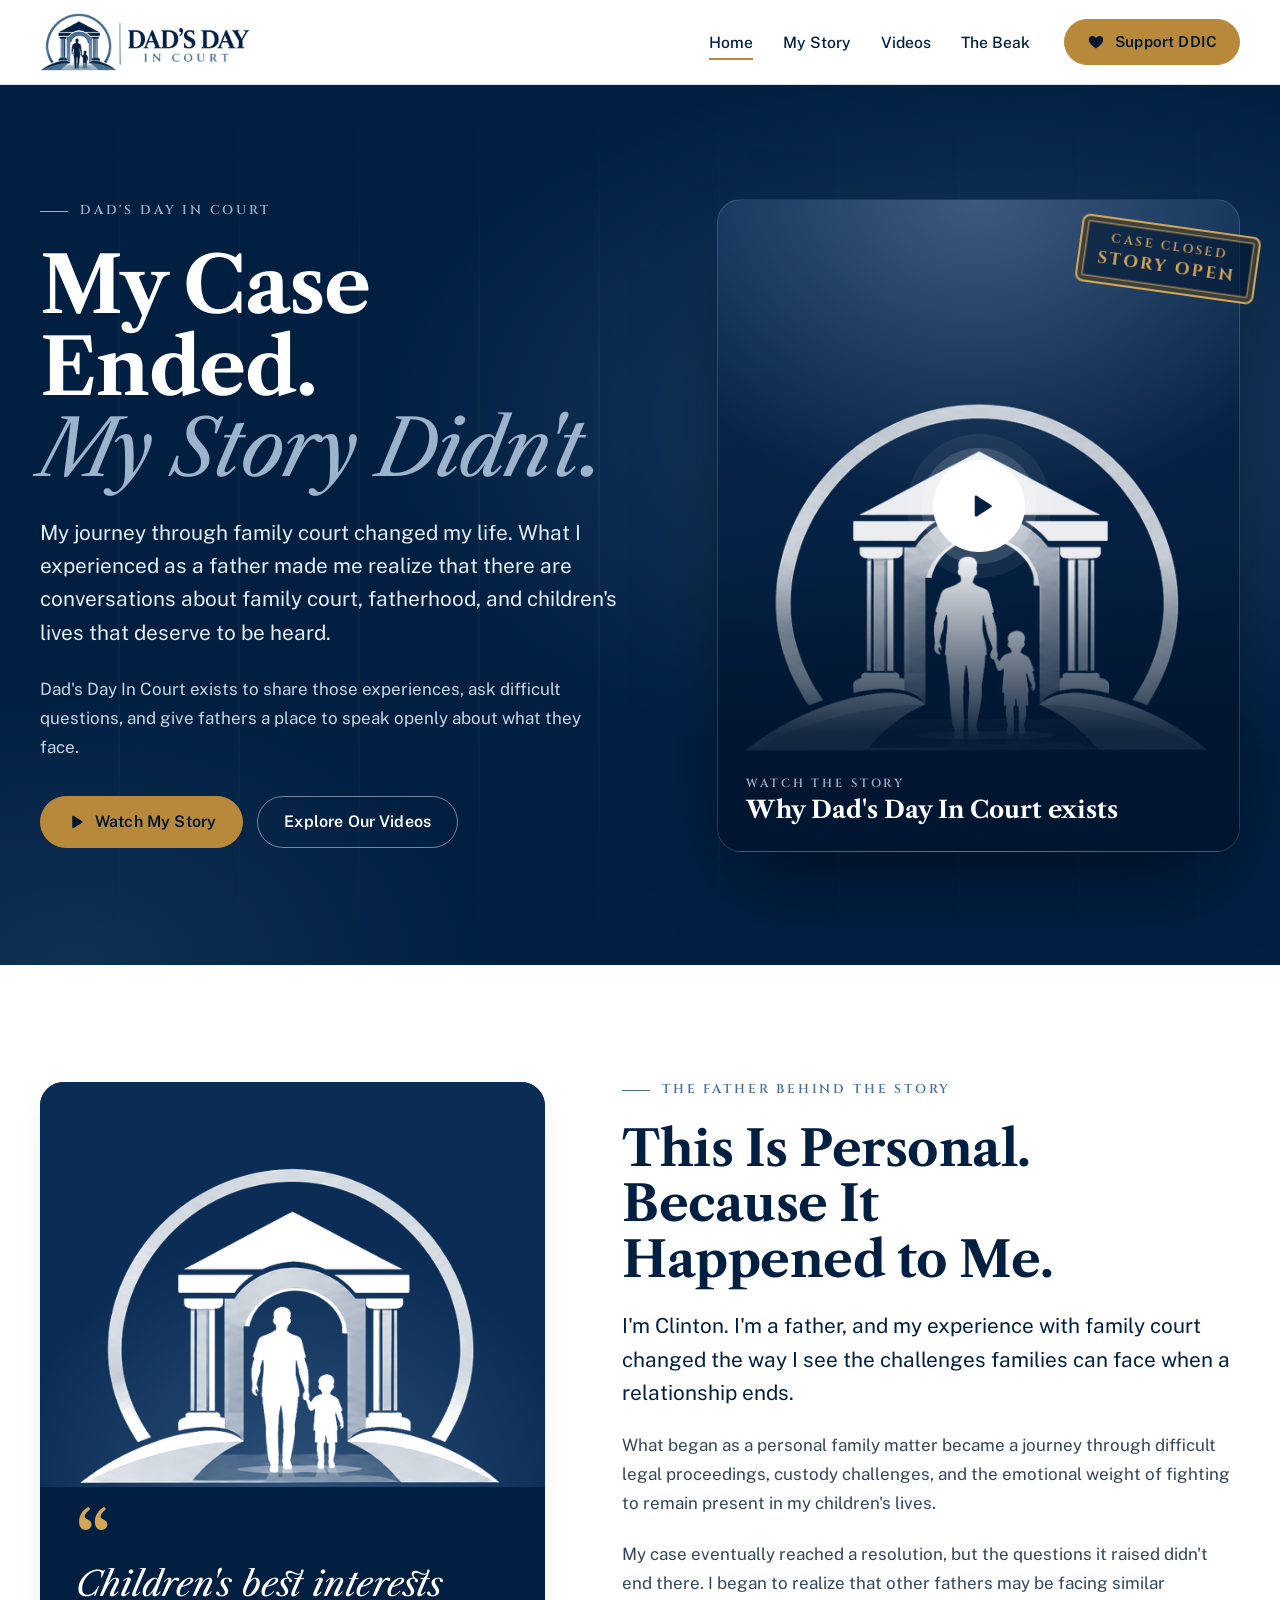
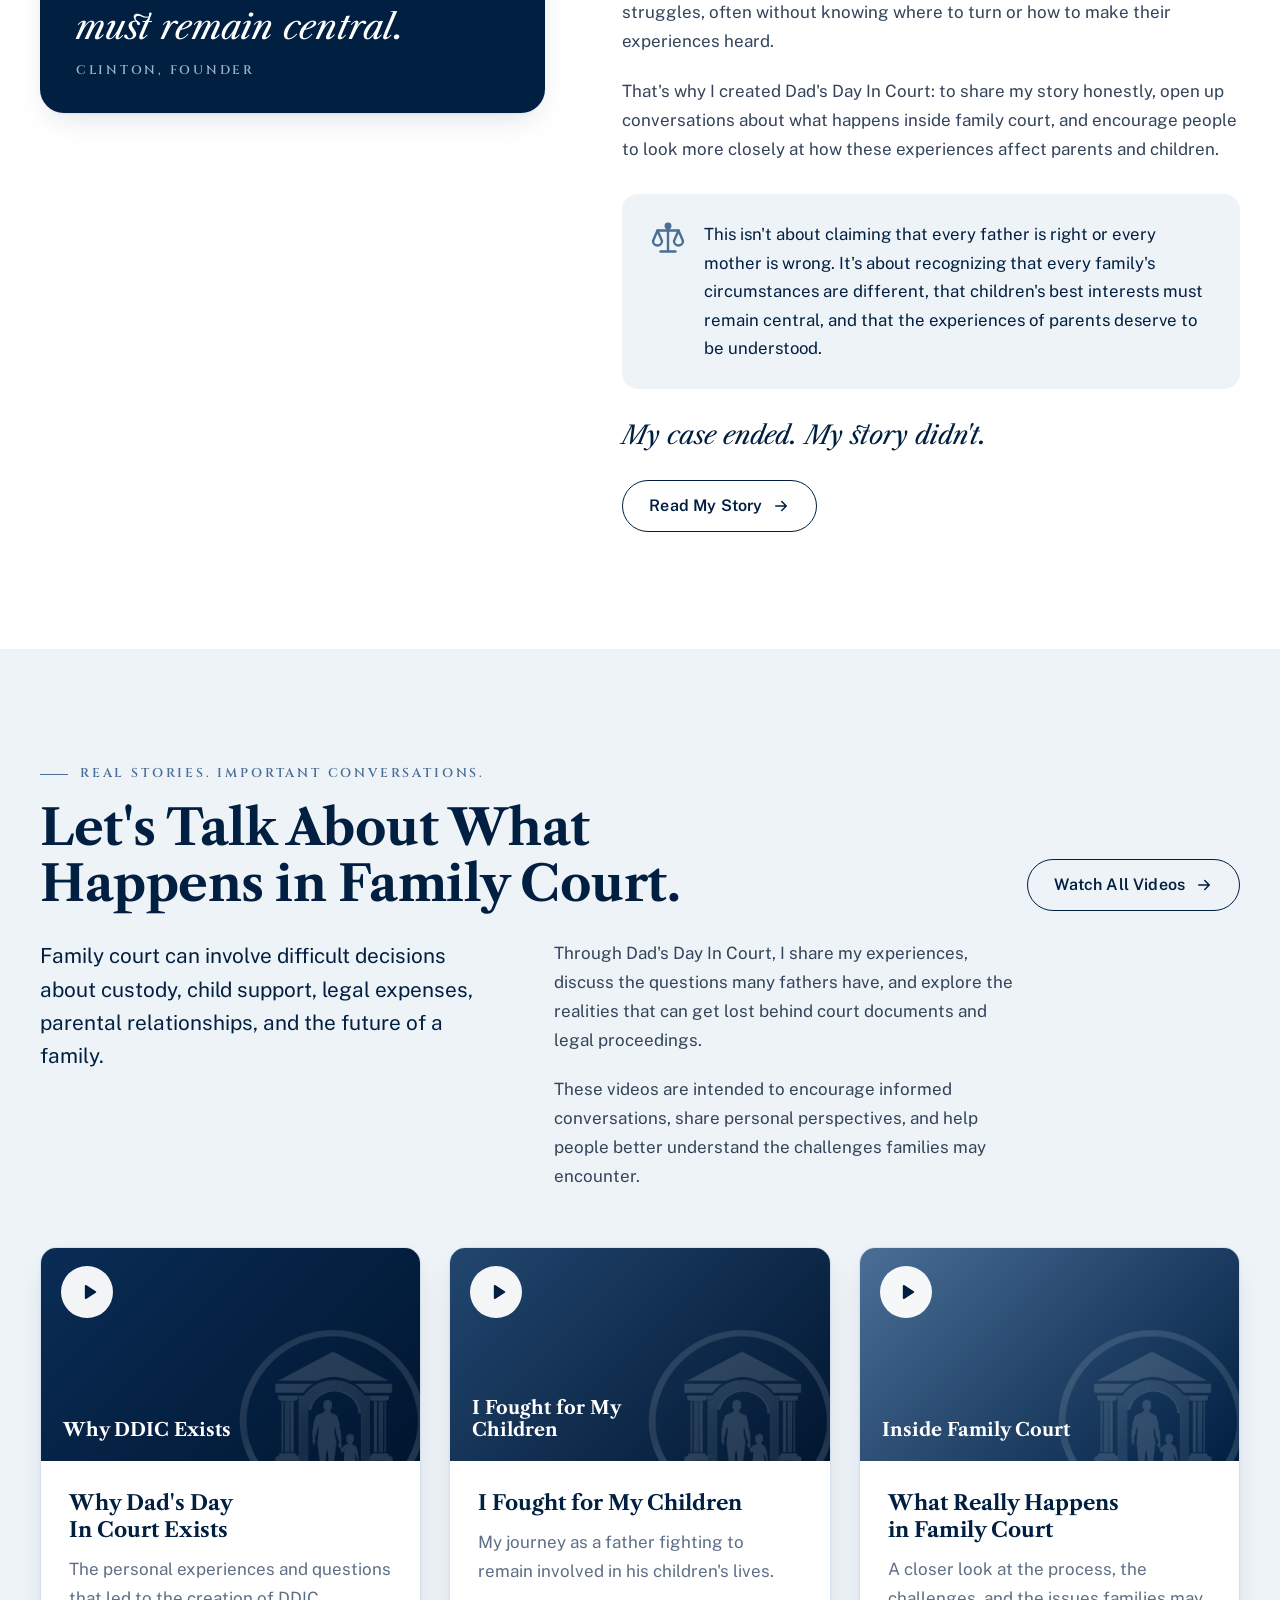
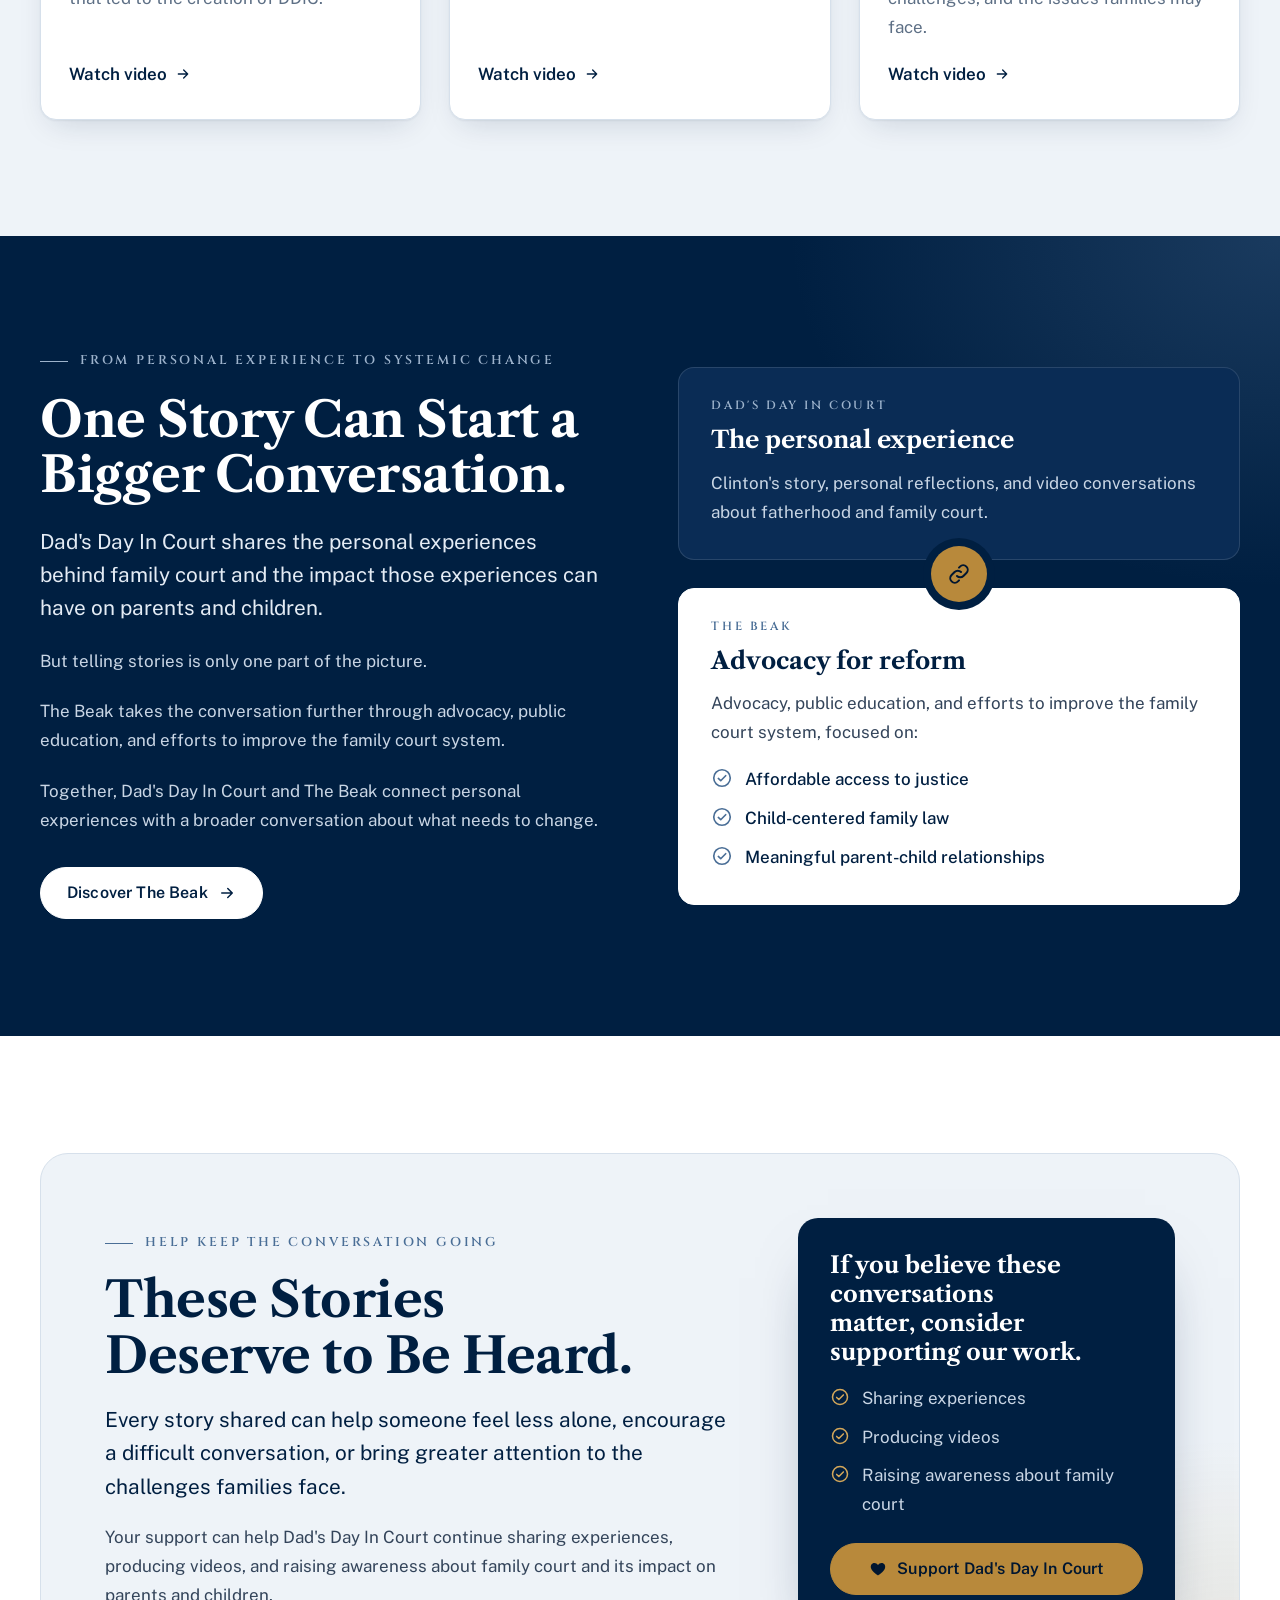
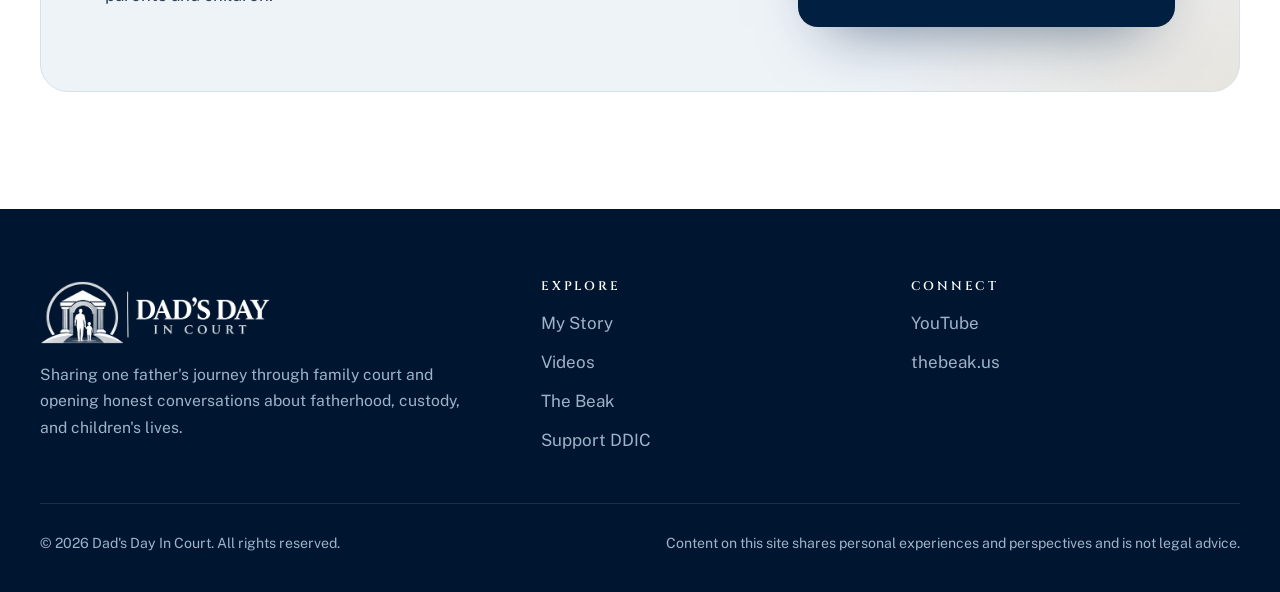
==== ddic-homepage/index.html @ 7a402b69 "Add Dad's Day In Court homepage design Responsive static homepage built from the DDIC website conten" ====
<!doctype html>
<html lang="en">
<head>
<meta charset="utf-8">
<meta name="viewport" content="width=device-width, initial-scale=1, viewport-fit=cover">
<title>Dad's Day In Court</title>
<meta name="claude:viewport-fit-sides" content="cover">
<meta name="description" content="Dad's Day In Court shares Clinton's journey through family court and opens honest conversations about fatherhood, custody and the family court system.">
<link rel="preconnect" href="https://fonts.googleapis.com">
<link rel="preconnect" href="https://fonts.gstatic.com" crossorigin>
<link rel="stylesheet" href="https://fonts.googleapis.com/css2?family=Cinzel:wght@500;600&family=Libre+Caslon+Text:ital,wght@0,400;0,700;1,400&family=Public+Sans:wght@400;500;600;700&display=swap">
<style>
/* Layout: a courthouse-steps rhythm. Navy bands (hero, The Beak, footer) alternate with paper and mist,
   1200px boxed content, a case-file "stamp" as the one bold gesture. Single committed light brand look. */
:root {
  --ink: #001f41;        /* logo navy */
  --ink-2: #0a2c55;      /* raised navy */
  --ink-3: #001630;      /* deep navy (footer) */
  --steel: #4a6e96;      /* logo steel blue */
  --steel-soft: #9db3cc; /* steel on navy */
  --mist: #eef3f8;       /* light blue band */
  --paper: #ffffff;
  --text: #33445a;       /* body copy, navy-biased grey */
  --muted: #5d6f85;
  --line: #d6e0eb;
  --brass: #b8893b;      /* stamp + support accent */
  --brass-hi: #d3a75a;

  --f-display: "Libre Caslon Text", "Iowan Old Style", "Palatino Linotype", Georgia, serif;
  --f-label: "Cinzel", "Trajan Pro", "Times New Roman", serif;
  --f-body: "Public Sans", "Segoe UI", system-ui, -apple-system, sans-serif;

  --s-h1: clamp(2.6rem, 1.6rem + 4.2vw, 4.9rem);
  --s-h2: clamp(2rem, 1.45rem + 2.2vw, 3.1rem);
  --s-h3: 1.3rem;
  --s-lede: clamp(1.1rem, 1rem + .4vw, 1.3rem);
  --s-body: 1.0625rem;

  --wrap: 1200px;
  --band: clamp(72px, 6vw + 40px, 120px);
  --radius: 16px;
  --shadow: 0 1px 2px rgba(0, 31, 65, .06), 0 12px 32px -12px rgba(0, 31, 65, .18);
  color-scheme: light;
}

*, *::before, *::after { box-sizing: border-box; }
html { scroll-behavior: smooth; }
body {
  margin: 0;
  background: var(--paper);
  color: var(--text);
  font: 400 var(--s-body)/1.7 var(--f-body);
  -webkit-font-smoothing: antialiased;
}
body::before {
  content: ""; position: fixed; inset: 0 0 auto; height: env(safe-area-inset-top, 0px);
  z-index: 60; background: var(--paper);
}
img { max-width: 100%; height: auto; display: block; }
a { color: inherit; }
h1, h2, h3 { font-family: var(--f-display); color: var(--ink); font-weight: 700; margin: 0; text-wrap: balance; }
p { margin: 0; }
:focus-visible { outline: 3px solid var(--brass); outline-offset: 3px; border-radius: 4px; }

.skip { position: absolute; left: -9999px; top: 8px; z-index: 100; background: var(--ink); color: var(--paper); padding: 10px 16px; border-radius: 8px; }
.skip:focus { left: 16px; }

.wrap {
  max-width: calc(var(--wrap) + 2 * 24px);
  margin-inline: auto;
  padding-left: max(24px, env(safe-area-inset-left, 0px));
  padding-right: max(24px, env(safe-area-inset-right, 0px));
}
@media (max-width: 600px) {
  .wrap { padding-left: max(20px, env(safe-area-inset-left, 0px)); padding-right: max(20px, env(safe-area-inset-right, 0px)); }
}
.band { padding-block: var(--band); position: relative; }
.band--paper { background: var(--paper); }
.band--mist { background: var(--mist); }
.band--ink { background: var(--ink); color: #c9d6e5; }
.band--ink h2, .band--ink h3 { color: var(--paper); }

/* ---------- Shared type ---------- */
.eyebrow {
  font: 600 .8rem/1.3 var(--f-label);
  letter-spacing: .22em; text-transform: uppercase;
  color: var(--steel);
  display: inline-flex; align-items: center; gap: 12px;
}
.eyebrow::before { content: ""; width: 28px; height: 1px; background: currentColor; }
.band--ink .eyebrow, .hero .eyebrow { color: var(--steel-soft); }
.h2 { font-size: var(--s-h2); line-height: 1.12; letter-spacing: -.01em; }
.lede { font-size: var(--s-lede); line-height: 1.6; color: var(--ink); }
.band--ink .lede { color: #e4ecf5; }
.stack { display: grid; gap: 20px; }
.section-head { display: grid; gap: 18px; max-width: 760px; }
.section-head p { max-width: 65ch; }

/* ---------- Buttons ---------- */
.btn {
  --bg: var(--ink); --fg: var(--paper); --bd: var(--ink);
  display: inline-flex; align-items: center; justify-content: center; gap: 10px;
  min-height: 52px; padding: 0 26px; border-radius: 999px;
  background: var(--bg); color: var(--fg); border: 1.5px solid var(--bd);
  font: 600 1rem/1 var(--f-body); letter-spacing: .01em; text-decoration: none;
  transition: transform .2s ease, background-color .2s ease, color .2s ease, border-color .2s ease, box-shadow .2s ease;
}
.btn:hover { transform: translateY(-2px); box-shadow: 0 10px 24px -10px rgba(0, 31, 65, .45); }
.btn svg { width: 18px; height: 18px; flex: none; }
.btn--brass { --bg: var(--brass); --bd: var(--brass); --fg: var(--ink-3); }
.btn--brass:hover { --bg: var(--brass-hi); --bd: var(--brass-hi); }
.btn--ghost-light { --bg: transparent; --fg: var(--paper); --bd: rgba(255, 255, 255, .45); }
.btn--ghost-light:hover { --bg: var(--paper); --fg: var(--ink); --bd: var(--paper); }
.btn--outline { --bg: transparent; --fg: var(--ink); --bd: var(--ink); }
.btn--outline:hover { --bg: var(--ink); --fg: var(--paper); }
.btn--light { --bg: var(--paper); --fg: var(--ink); --bd: var(--paper); }
.btn--light:hover { --bg: var(--mist); --bd: var(--mist); }
.btn-row { display: flex; flex-wrap: wrap; gap: 14px; }

.text-link {
  display: inline-flex; align-items: center; gap: 8px;
  font: 600 1rem/1.2 var(--f-body); color: var(--ink); text-decoration: none;
  border-bottom: 1.5px solid currentColor; padding-bottom: 4px;
}
.text-link svg { width: 16px; height: 16px; transition: transform .2s ease; }
.text-link:hover svg { transform: translateX(4px); }

/* ---------- Header ---------- */
.site-header {
  position: sticky; top: env(safe-area-inset-top, 0px); z-index: 50;
  background: rgba(255, 255, 255, .94);
  backdrop-filter: saturate(1.4) blur(10px); -webkit-backdrop-filter: saturate(1.4) blur(10px);
  border-bottom: 1px solid var(--line);
}
.site-header .wrap { display: flex; align-items: center; justify-content: space-between; gap: 24px; min-height: 84px; }
.brand { display: block; flex: none; }
.brand img { width: 210px; }
.nav { display: flex; align-items: center; gap: 34px; }
.nav ul { list-style: none; display: flex; gap: 30px; margin: 0; padding: 0; }
.nav a:not(.btn) {
  font: 500 .98rem/1 var(--f-body); color: var(--ink); text-decoration: none;
  padding-block: 8px; background: linear-gradient(var(--brass), var(--brass)) no-repeat 0 100% / 0 2px;
  transition: background-size .25s ease;
}
.nav a:not(.btn):hover, .nav a[aria-current="page"] { background-size: 100% 2px; }
.nav .btn { min-height: 46px; padding: 0 22px; font-size: .95rem; }
.menu-toggle {
  display: none; width: 48px; height: 48px; border-radius: 12px;
  border: 1px solid var(--line); background: var(--paper); color: var(--ink); cursor: pointer;
  align-items: center; justify-content: center;
}
.menu-toggle svg { width: 24px; height: 24px; }

@media (max-width: 960px) {
  .brand img { width: 176px; }
  .menu-toggle { display: inline-flex; }
  .nav {
    position: absolute; left: 0; right: 0; top: 100%;
    flex-direction: column; align-items: stretch; gap: 8px;
    background: var(--paper); border-bottom: 1px solid var(--line);
    padding: 12px max(20px, env(safe-area-inset-right, 0px)) 24px max(20px, env(safe-area-inset-left, 0px));
    box-shadow: 0 24px 40px -24px rgba(0, 31, 65, .35);
  }
  .nav:not(.is-open) { display: none; }
  .nav ul { flex-direction: column; gap: 0; }
  .nav ul a:not(.btn) { display: block; padding: 16px 0; border-bottom: 1px solid var(--line); background: none; font-size: 1.05rem; }
  .nav .btn { margin-top: 12px; }
}

/* ---------- Hero ---------- */
.hero {
  position: relative; overflow: hidden; color: #c9d6e5;
  background:
    radial-gradient(900px 520px at 78% 38%, rgba(74, 110, 150, .42), transparent 70%),
    radial-gradient(600px 400px at 6% 100%, rgba(74, 110, 150, .22), transparent 70%),
    var(--ink);
  padding-block: clamp(64px, 7vw + 24px, 120px);
}
/* faint colonnade: courthouse columns behind the hero */
.hero::before {
  content: ""; position: absolute; inset: 0;
  background: repeating-linear-gradient(90deg, transparent 0 118px, rgba(255, 255, 255, .035) 118px 120px);
  -webkit-mask-image: linear-gradient(180deg, transparent, #000 30%, #000 70%, transparent);
          mask-image: linear-gradient(180deg, transparent, #000 30%, #000 70%, transparent);
  pointer-events: none;
}
.hero .wrap { position: relative; display: grid; grid-template-columns: minmax(0, 1.08fr) minmax(0, .92fr); gap: clamp(40px, 5vw, 80px); align-items: center; }
.hero-copy { display: grid; gap: 26px; min-width: 0; }
.hero h1 { color: var(--paper); font-size: var(--s-h1); line-height: 1.04; letter-spacing: -.015em; }
.hero h1 em { display: block; font-style: italic; font-weight: 400; color: var(--steel-soft); }
.hero .lede { color: #e4ecf5; max-width: 58ch; }
.hero-copy > p:not(.lede) { max-width: 58ch; }
.hero .btn-row { margin-top: 8px; }

.hero-visual { position: relative; min-width: 0; }
.film {
  position: relative; display: block; aspect-ratio: 4 / 5; max-width: 100%;
  border-radius: 24px; overflow: hidden; text-decoration: none;
  background:
    radial-gradient(120% 80% at 50% 0%, rgba(157, 179, 204, .35), transparent 60%),
    linear-gradient(170deg, var(--ink-2), var(--ink-3));
  border: 1px solid rgba(255, 255, 255, .14);
  box-shadow: 0 40px 80px -30px rgba(0, 0, 0, .6);
}
.film img { position: absolute; left: 50%; bottom: 96px; width: 92%; max-width: none; transform: translateX(-50%); opacity: .92; }
.film::after {
  content: ""; position: absolute; inset: 0;
  background: linear-gradient(180deg, transparent 55%, rgba(0, 22, 48, .9) 82%);
}
.film-play {
  position: absolute; z-index: 2; left: 50%; top: 47%; transform: translate(-50%, -50%);
  width: 92px; height: 92px; border-radius: 50%;
  display: grid; place-items: center;
  background: var(--paper); color: var(--ink);
  box-shadow: 0 0 0 12px rgba(255, 255, 255, .14), 0 0 0 26px rgba(255, 255, 255, .06);
  transition: transform .25s ease, box-shadow .25s ease;
}
.film-play svg { width: 30px; height: 30px; margin-left: 5px; }
.film:hover .film-play { transform: translate(-50%, -50%) scale(1.07); box-shadow: 0 0 0 16px rgba(255, 255, 255, .18), 0 0 0 34px rgba(255, 255, 255, .07); }
.film-caption { position: absolute; z-index: 2; left: 28px; right: 28px; bottom: 26px; display: grid; gap: 6px; }
.film-caption span { font: 600 .74rem/1 var(--f-label); letter-spacing: .24em; text-transform: uppercase; color: var(--steel-soft); }
.film-caption strong { font: 700 1.5rem/1.2 var(--f-display); color: var(--paper); }

/* the case-file stamp */
.stamp {
  position: absolute; z-index: 3; top: 26px; right: -18px;
  transform: rotate(8deg);
  padding: 12px 18px; border: 2.5px solid var(--brass-hi); border-radius: 8px;
  color: var(--brass-hi); text-align: center;
  font: 600 .78rem/1.35 var(--f-label); letter-spacing: .2em; text-transform: uppercase;
  background: rgba(0, 22, 48, .6);
  box-shadow: inset 0 0 0 4px rgba(0, 22, 48, .6), inset 0 0 0 5.5px rgba(211, 167, 90, .7);
}
.stamp b { display: block; font-size: 1.05rem; letter-spacing: .14em; }

@media (prefers-reduced-motion: no-preference) {
  .rise { animation: rise .8s cubic-bezier(.2, .7, .2, 1) both; }
  .rise-2 { animation-delay: .1s; } .rise-3 { animation-delay: .2s; } .rise-4 { animation-delay: .3s; }
  .stamp { animation: stamp .55s cubic-bezier(.3, 1.6, .5, 1) .7s both; }
  @keyframes rise { from { transform: translateY(18px); opacity: .001; } }
  @keyframes stamp { from { transform: rotate(8deg) scale(1.6); opacity: 0; } }
}

@media (max-width: 900px) {
  .hero .wrap { grid-template-columns: 1fr; }
  .hero-visual { max-width: 460px; width: 100%; margin-inline: auto; }
  .film { aspect-ratio: 5 / 4; }
  .film img { width: 62%; bottom: 84px; }
  .stamp { right: 10px; top: 14px; }
}
@media (max-width: 480px) {
  .hero .btn-row .btn { width: 100%; }
  .film { aspect-ratio: 1 / 1; }
  .film img { width: 78%; bottom: 92px; }
  .film-play, .film:hover .film-play { width: 60px; height: 60px; top: 22px; left: 22px; transform: none; box-shadow: 0 0 0 8px rgba(255, 255, 255, .14); }
  .film-play svg { width: 22px; height: 22px; }
  .stamp { top: 22px; }
  .film-caption strong { font-size: 1.25rem; }
}

/* ---------- Clinton's story ---------- */
.story .wrap { display: grid; grid-template-columns: minmax(0, .9fr) minmax(0, 1.1fr); gap: clamp(40px, 6vw, 96px); align-items: start; }
.portrait {
  position: sticky; top: 120px;
  border-radius: 24px; overflow: hidden; background: var(--ink);
  display: grid; grid-template-rows: auto auto;
  box-shadow: var(--shadow);
}
.portrait-art {
  position: relative; aspect-ratio: 5 / 4;
  background: radial-gradient(80% 90% at 50% 100%, rgba(74, 110, 150, .55), transparent 70%), var(--ink-2);
  display: flex; align-items: flex-end; justify-content: center; overflow: hidden;
}
.portrait-art img { width: 86%; }
.portrait blockquote { margin: 0; padding: 32px 36px 36px; display: grid; gap: 16px; }
.portrait blockquote p { font: italic 400 clamp(1.6rem, 1.2rem + 1.2vw, 2.15rem)/1.25 var(--f-display); color: var(--paper); }
.portrait blockquote footer { font: 600 .78rem/1 var(--f-label); letter-spacing: .22em; text-transform: uppercase; color: var(--steel-soft); }
.quote-mark { font: 700 4.5rem/.6 var(--f-display); color: var(--brass-hi); height: 28px; }

.story-copy { display: grid; gap: 22px; min-width: 0; }
.story-copy > p { max-width: 64ch; }
.principle {
  display: grid; grid-template-columns: auto 1fr; gap: 18px; align-items: start;
  margin-block: 8px; padding: 26px 28px; border-radius: var(--radius);
  background: var(--mist); color: var(--ink);
}
.principle svg { width: 36px; height: 36px; color: var(--steel); }
.principle p { font-size: 1.05rem; }
.signoff { font: italic 400 1.6rem/1.3 var(--f-display); color: var(--ink); }
.story-copy .btn { justify-self: start; margin-top: 6px; }

@media (max-width: 900px) {
  .story .wrap { grid-template-columns: 1fr; }
  .portrait { position: relative; top: 0; max-width: 560px; }
}

/* ---------- Videos ---------- */
.videos-head { display: flex; flex-wrap: wrap; align-items: end; justify-content: space-between; gap: 28px 48px; }
.videos-head .section-head { flex: 1 1 520px; }
.videos-intro { display: grid; grid-template-columns: repeat(2, minmax(0, 1fr)); gap: 24px 48px; margin-top: 28px; max-width: 980px; }
.video-grid { display: grid; grid-template-columns: repeat(3, minmax(0, 1fr)); gap: 28px; margin-top: 56px; }
.video-card {
  display: flex; flex-direction: column;
  background: var(--paper); border: 1px solid var(--line); border-radius: var(--radius);
  overflow: hidden; box-shadow: var(--shadow); text-decoration: none; color: inherit;
  transition: transform .25s ease, box-shadow .25s ease;
}
.video-card:hover { transform: translateY(-6px); box-shadow: 0 2px 4px rgba(0, 31, 65, .06), 0 28px 48px -18px rgba(0, 31, 65, .32); }
.thumb {
  position: relative; aspect-ratio: 16 / 9; overflow: hidden;
  display: flex; align-items: flex-end; padding: 20px 22px;
  background: var(--thumb, linear-gradient(135deg, var(--ink-2), var(--ink-3)));
}
.thumb::before {
  content: ""; position: absolute; right: -6%; bottom: -14%; width: 58%; aspect-ratio: 520 / 385;
  background: url("assets/ddic-emblem-white.png") center / contain no-repeat; opacity: .14;
}
.thumb-title { position: relative; font: 700 1.15rem/1.2 var(--f-display); color: var(--paper); max-width: 70%; }
.thumb .play {
  position: absolute; top: 18px; left: 20px;
  width: 52px; height: 52px; border-radius: 50%;
  display: grid; place-items: center; background: rgba(255, 255, 255, .95); color: var(--ink);
  transition: transform .25s ease;
}
.thumb .play svg { width: 20px; height: 20px; margin-left: 3px; }
.video-card:hover .play { transform: scale(1.1); }
.video-card .body { display: flex; flex-direction: column; gap: 12px; padding: 28px 28px 30px; flex: 1; }
.video-card h3 { font-size: var(--s-h3); line-height: 1.3; }
.video-card .body p { flex-grow: 1; color: var(--muted); }
.video-card .cta { display: inline-flex; align-items: center; gap: 8px; font-weight: 600; color: var(--ink); margin-top: 6px; }
.video-card .cta svg { width: 16px; height: 16px; transition: transform .2s ease; }
.video-card:hover .cta svg { transform: translateX(4px); }
.v2 { --thumb: linear-gradient(135deg, #22466f, var(--ink-3)); }
.v3 { --thumb: linear-gradient(135deg, var(--steel), var(--ink)); }

@media (max-width: 960px) {
  .video-grid { grid-template-columns: 1fr; max-width: 560px; }
  .videos-intro { grid-template-columns: 1fr; }
}

/* ---------- The Beak ---------- */
.beak { overflow: hidden; }
.beak::before {
  content: ""; position: absolute; inset: 0; pointer-events: none;
  background: radial-gradient(700px 500px at 100% 0%, rgba(74, 110, 150, .35), transparent 70%);
}
.beak .wrap { position: relative; display: grid; grid-template-columns: minmax(0, 1fr) minmax(0, 1fr); gap: clamp(40px, 6vw, 96px); align-items: center; }
.beak-copy { display: grid; gap: 22px; min-width: 0; }
.beak-copy > p { max-width: 60ch; }
.beak-copy .btn { justify-self: start; margin-top: 10px; }
.bridge { display: grid; gap: 0; position: relative; min-width: 0; }
.pillar {
  position: relative; padding: 32px; border-radius: var(--radius);
  background: var(--ink-2); border: 1px solid rgba(255, 255, 255, .12);
  display: grid; gap: 14px;
}
.pillar--beak { background: var(--paper); border-color: var(--paper); color: var(--text); }
.pillar--beak h3 { color: var(--ink); }
.pillar-tag { font: 600 .74rem/1 var(--f-label); letter-spacing: .22em; text-transform: uppercase; color: var(--steel-soft); }
.pillar--beak .pillar-tag { color: var(--steel); }
.pillar h3 { font-size: 1.5rem; line-height: 1.2; }
.focus { list-style: none; margin: 4px 0 0; padding: 0; display: grid; gap: 10px; }
.focus li { display: grid; grid-template-columns: 22px 1fr; gap: 12px; align-items: start; font-weight: 500; color: var(--ink); }
.focus svg { width: 22px; height: 22px; color: var(--steel); margin-top: 2px; }
.link-node {
  justify-self: center; display: grid; place-items: center;
  width: 56px; height: 56px; margin-block: -14px; position: relative; z-index: 2;
  border-radius: 50%; background: var(--brass); color: var(--ink-3);
  box-shadow: 0 0 0 8px var(--ink);
}
.link-node svg { width: 24px; height: 24px; }

@media (max-width: 900px) {
  .beak .wrap { grid-template-columns: 1fr; }
}

/* ---------- Donate ---------- */
.donate-panel {
  position: relative; overflow: hidden;
  display: grid; grid-template-columns: minmax(0, 1.25fr) minmax(0, .75fr); gap: clamp(32px, 5vw, 72px); align-items: center;
  padding: clamp(32px, 5vw, 72px); border-radius: 28px;
  background:
    radial-gradient(500px 360px at 100% 100%, rgba(184, 137, 59, .14), transparent 70%),
    var(--mist);
  border: 1px solid var(--line);
}
.donate-copy { display: grid; gap: 20px; min-width: 0; }
.donate-copy p { max-width: 62ch; }
.donate-card {
  background: var(--ink); color: #c9d6e5; border-radius: 20px; padding: 32px;
  display: grid; gap: 18px; box-shadow: 0 30px 60px -30px rgba(0, 31, 65, .55);
}
.donate-card h3 { color: var(--paper); font-size: 1.45rem; line-height: 1.25; }
.donate-card ul { list-style: none; margin: 0; padding: 0; display: grid; gap: 10px; }
.donate-card li { display: grid; grid-template-columns: 22px 1fr; gap: 10px; }
.donate-card li svg { width: 20px; height: 20px; color: var(--brass-hi); margin-top: 3px; }
.donate-card .btn { width: 100%; margin-top: 6px; }

@media (max-width: 900px) {
  .donate-panel { grid-template-columns: 1fr; }
}
@media (max-width: 600px) {
  .donate-panel { padding: 28px 20px; margin-inline: -4px; }
  .donate-card { padding: 26px 22px; }
}

/* ---------- Footer ---------- */
.site-footer { background: var(--ink-3); color: #9fb2c8; padding-block: 72px 36px; }
.footer-top { display: grid; grid-template-columns: minmax(0, 1.4fr) repeat(2, minmax(0, 1fr)); gap: 40px; padding-bottom: 48px; border-bottom: 1px solid rgba(255, 255, 255, .1); }
.footer-brand { display: grid; gap: 18px; align-content: start; }
.footer-brand img { width: 230px; }
.footer-brand p { max-width: 42ch; font-size: .98rem; }
.site-footer h4 { margin: 0 0 16px; font: 600 .78rem/1 var(--f-label); letter-spacing: .22em; text-transform: uppercase; color: var(--paper); }
.site-footer ul { list-style: none; margin: 0; padding: 0; display: grid; gap: 10px; }
.site-footer a { text-decoration: none; }
.site-footer a:hover { color: var(--paper); text-decoration: underline; text-underline-offset: 4px; }
.footer-bottom { display: flex; flex-wrap: wrap; justify-content: space-between; gap: 12px 32px; padding-top: 28px; font-size: .88rem; }
.footer-bottom p { max-width: 80ch; }

@media (max-width: 800px) {
  .footer-top { grid-template-columns: 1fr 1fr; }
  .footer-brand { grid-column: 1 / -1; }
}
</style>
</head>
<body>
<a class="skip" href="#main">Skip to content</a>

<svg width="0" height="0" style="position:absolute" aria-hidden="true">
  <symbol id="i-play" viewBox="0 0 24 24"><path fill="currentColor" d="M7 4.6v14.8c0 .8.9 1.3 1.6.9l11.5-7.4a1 1 0 0 0 0-1.8L8.6 3.7C7.9 3.3 7 3.8 7 4.6Z"/></symbol>
  <symbol id="i-arrow" viewBox="0 0 24 24"><path fill="none" stroke="currentColor" stroke-width="2" stroke-linecap="round" stroke-linejoin="round" d="M5 12h14m-6-6 6 6-6 6"/></symbol>
  <symbol id="i-scale" viewBox="0 0 24 24"><g fill="none" stroke="currentColor" stroke-width="1.6" stroke-linecap="round" stroke-linejoin="round"><path d="M12 3v18M7 21h10M5 7h14M12 5.5a1.5 1.5 0 1 0 0-3 1.5 1.5 0 0 0 0 3Z"/><path d="m5 7-3 7a3 3 0 0 0 6 0L5 7Zm14 0-3 7a3 3 0 0 0 6 0l-3-7Z"/></g></symbol>
  <symbol id="i-check" viewBox="0 0 24 24"><g fill="none" stroke="currentColor" stroke-width="1.8" stroke-linecap="round" stroke-linejoin="round"><circle cx="12" cy="12" r="9"/><path d="m8 12.5 2.6 2.5L16 9.5"/></g></symbol>
  <symbol id="i-link" viewBox="0 0 24 24"><g fill="none" stroke="currentColor" stroke-width="2" stroke-linecap="round" stroke-linejoin="round"><path d="M10 14a4.5 4.5 0 0 0 6.4 0l3-3a4.5 4.5 0 0 0-6.4-6.4l-1 1"/><path d="M14 10a4.5 4.5 0 0 0-6.4 0l-3 3a4.5 4.5 0 0 0 6.4 6.4l1-1"/></g></symbol>
  <symbol id="i-heart" viewBox="0 0 24 24"><path fill="currentColor" d="M12 20.5s-7.5-4.6-9.3-9.6C1.5 7.4 3.7 4 7.2 4c2 0 3.6 1.1 4.8 2.8C13.2 5.1 14.8 4 16.8 4c3.5 0 5.7 3.4 4.5 6.9-1.8 5-9.3 9.6-9.3 9.6Z"/></symbol>
</svg>

<header class="site-header">
  <div class="wrap">
    <a class="brand" href="/" aria-label="Dad's Day In Court home">
      <img src="assets/ddic-logo.png" width="560" height="154" alt="Dad's Day In Court">
    </a>
    <button class="menu-toggle" id="menu-toggle" type="button" aria-expanded="false" aria-controls="site-nav" aria-label="Open menu">
      <svg viewBox="0 0 24 24" aria-hidden="true"><path fill="none" stroke="currentColor" stroke-width="2" stroke-linecap="round" d="M4 7h16M4 12h16M4 17h16"/></svg>
    </button>
    <nav class="nav" id="site-nav" aria-label="Main">
      <ul>
        <li><a href="/" aria-current="page">Home</a></li>
        <li><a href="/my-story/">My Story</a></li>
        <li><a href="/videos/">Videos</a></li>
        <li><a href="/the-beak/">The Beak</a></li>
      </ul>
      <a class="btn btn--brass" href="#support">
        <svg aria-hidden="true"><use href="#i-heart"/></svg>Support DDIC
      </a>
    </nav>
  </div>
</header>

<main id="main">

  <!-- SECTION 1 — HERO -->
  <section class="hero" aria-labelledby="hero-title">
    <div class="wrap">
      <div class="hero-copy">
        <span class="eyebrow rise">Dad's Day In Court</span>
        <h1 id="hero-title" class="rise rise-2">My Case Ended. <em>My Story Didn't.</em></h1>
        <p class="lede rise rise-3">My journey through family court changed my life. What I experienced as a father made me realize that there are conversations about family court, fatherhood, and children's lives that deserve to be heard.</p>
        <p class="rise rise-3">Dad's Day In Court exists to share those experiences, ask difficult questions, and give fathers a place to speak openly about what they face.</p>
        <div class="btn-row rise rise-4">
          <a class="btn btn--brass" href="/my-story/">
            <svg aria-hidden="true"><use href="#i-play"/></svg>Watch My Story
          </a>
          <a class="btn btn--ghost-light" href="#videos">Explore Our Videos</a>
        </div>
      </div>

      <div class="hero-visual rise rise-3">
        <a class="film" href="/my-story/" aria-label="Watch Clinton's story">
          <img src="assets/ddic-emblem-white.png" width="520" height="385" alt="">
          <span class="film-play" aria-hidden="true"><svg><use href="#i-play"/></svg></span>
          <span class="film-caption">
            <span>Watch the story</span>
            <strong>Why Dad's Day In Court exists</strong>
          </span>
        </a>
        <div class="stamp" aria-hidden="true">Case closed<b>Story open</b></div>
      </div>
    </div>
  </section>

  <!-- SECTION 2 — CLINTON'S STORY -->
  <section class="band band--paper story" id="story" aria-labelledby="story-title">
    <div class="wrap">
      <figure class="portrait" style="margin:0">
        <div class="portrait-art">
          <img src="assets/ddic-emblem-white.png" width="520" height="385" alt="Illustration of a father and child walking hand in hand out of a courthouse">
        </div>
        <blockquote>
          <div class="quote-mark" aria-hidden="true">&ldquo;</div>
          <p>Children's best interests must remain central.</p>
          <footer>Clinton, Founder</footer>
        </blockquote>
      </figure>

      <div class="story-copy">
        <span class="eyebrow">The Father Behind the Story</span>
        <h2 class="h2" id="story-title">This Is Personal. Because It Happened to Me.</h2>
        <p class="lede">I'm Clinton. I'm a father, and my experience with family court changed the way I see the challenges families can face when a relationship ends.</p>
        <p>What began as a personal family matter became a journey through difficult legal proceedings, custody challenges, and the emotional weight of fighting to remain present in my children's lives.</p>
        <p>My case eventually reached a resolution, but the questions it raised didn't end there. I began to realize that other fathers may be facing similar struggles, often without knowing where to turn or how to make their experiences heard.</p>
        <p>That's why I created Dad's Day In Court: to share my story honestly, open up conversations about what happens inside family court, and encourage people to look more closely at how these experiences affect parents and children.</p>
        <div class="principle">
          <svg aria-hidden="true"><use href="#i-scale"/></svg>
          <p>This isn't about claiming that every father is right or every mother is wrong. It's about recognizing that every family's circumstances are different, that children's best interests must remain central, and that the experiences of parents deserve to be understood.</p>
        </div>
        <p class="signoff">My case ended. My story didn't.</p>
        <a class="btn btn--outline" href="/my-story/">Read My Story <svg aria-hidden="true"><use href="#i-arrow"/></svg></a>
      </div>
    </div>
  </section>

  <!-- SECTION 3 — VIDEO CONTENT -->
  <section class="band band--mist" id="videos" aria-labelledby="videos-title">
    <div class="wrap">
      <div class="videos-head">
        <div class="section-head">
          <span class="eyebrow">Real Stories. Important Conversations.</span>
          <h2 class="h2" id="videos-title">Let's Talk About What Happens in Family Court.</h2>
        </div>
        <a class="btn btn--outline" href="/videos/">Watch All Videos <svg aria-hidden="true"><use href="#i-arrow"/></svg></a>
      </div>
      <div class="videos-intro">
        <p class="lede">Family court can involve difficult decisions about custody, child support, legal expenses, parental relationships, and the future of a family.</p>
        <div class="stack">
          <p>Through Dad's Day In Court, I share my experiences, discuss the questions many fathers have, and explore the realities that can get lost behind court documents and legal proceedings.</p>
          <p>These videos are intended to encourage informed conversations, share personal perspectives, and help people better understand the challenges families may encounter.</p>
        </div>
      </div>

      <div class="video-grid">
        <a class="video-card" href="/videos/">
          <div class="thumb">
            <span class="play" aria-hidden="true"><svg><use href="#i-play"/></svg></span>
            <span class="thumb-title" aria-hidden="true">Why DDIC Exists</span>
          </div>
          <div class="body">
            <h3>Why Dad's Day In Court Exists</h3>
            <p>The personal experiences and questions that led to the creation of DDIC.</p>
            <span class="cta">Watch video <svg aria-hidden="true"><use href="#i-arrow"/></svg></span>
          </div>
        </a>
        <a class="video-card v2" href="/videos/">
          <div class="thumb">
            <span class="play" aria-hidden="true"><svg><use href="#i-play"/></svg></span>
            <span class="thumb-title" aria-hidden="true">I Fought for My Children</span>
          </div>
          <div class="body">
            <h3>I Fought for My Children</h3>
            <p>My journey as a father fighting to remain involved in his children's lives.</p>
            <span class="cta">Watch video <svg aria-hidden="true"><use href="#i-arrow"/></svg></span>
          </div>
        </a>
        <a class="video-card v3" href="/videos/">
          <div class="thumb">
            <span class="play" aria-hidden="true"><svg><use href="#i-play"/></svg></span>
            <span class="thumb-title" aria-hidden="true">Inside Family Court</span>
          </div>
          <div class="body">
            <h3>What Really Happens in Family Court</h3>
            <p>A closer look at the process, the challenges, and the issues families may face.</p>
            <span class="cta">Watch video <svg aria-hidden="true"><use href="#i-arrow"/></svg></span>
          </div>
        </a>
      </div>
    </div>
  </section>

  <!-- SECTION 4 — THE BEAK -->
  <section class="band band--ink beak" id="the-beak" aria-labelledby="beak-title">
    <div class="wrap">
      <div class="beak-copy">
        <span class="eyebrow">From Personal Experience to Systemic Change</span>
        <h2 class="h2" id="beak-title">One Story Can Start a Bigger Conversation.</h2>
        <p class="lede">Dad's Day In Court shares the personal experiences behind family court and the impact those experiences can have on parents and children.</p>
        <p>But telling stories is only one part of the picture.</p>
        <p>The Beak takes the conversation further through advocacy, public education, and efforts to improve the family court system.</p>
        <p>Together, Dad's Day In Court and The Beak connect personal experiences with a broader conversation about what needs to change.</p>
        <a class="btn btn--light" href="/the-beak/">Discover The Beak <svg aria-hidden="true"><use href="#i-arrow"/></svg></a>
      </div>

      <div class="bridge">
        <div class="pillar">
          <span class="pillar-tag">Dad's Day In Court</span>
          <h3>The personal experience</h3>
          <p>Clinton's story, personal reflections, and video conversations about fatherhood and family court.</p>
        </div>
        <span class="link-node" aria-hidden="true"><svg><use href="#i-link"/></svg></span>
        <div class="pillar pillar--beak">
          <span class="pillar-tag">The Beak</span>
          <h3>Advocacy for reform</h3>
          <p>Advocacy, public education, and efforts to improve the family court system, focused on:</p>
          <ul class="focus">
            <li><svg aria-hidden="true"><use href="#i-check"/></svg>Affordable access to justice</li>
            <li><svg aria-hidden="true"><use href="#i-check"/></svg>Child-centered family law</li>
            <li><svg aria-hidden="true"><use href="#i-check"/></svg>Meaningful parent-child relationships</li>
          </ul>
        </div>
      </div>
    </div>
  </section>

  <!-- SECTION 5 — DONATE -->
  <section class="band band--paper" id="support" aria-labelledby="support-title">
    <div class="wrap">
      <div class="donate-panel">
        <div class="donate-copy">
          <span class="eyebrow">Help Keep the Conversation Going</span>
          <h2 class="h2" id="support-title">These Stories Deserve to Be Heard.</h2>
          <p class="lede">Every story shared can help someone feel less alone, encourage a difficult conversation, or bring greater attention to the challenges families face.</p>
          <p>Your support can help Dad's Day In Court continue sharing experiences, producing videos, and raising awareness about family court and its impact on parents and children.</p>
        </div>
        <div class="donate-card">
          <h3>If you believe these conversations matter, consider supporting our work.</h3>
          <ul>
            <li><svg aria-hidden="true"><use href="#i-check"/></svg>Sharing experiences</li>
            <li><svg aria-hidden="true"><use href="#i-check"/></svg>Producing videos</li>
            <li><svg aria-hidden="true"><use href="#i-check"/></svg>Raising awareness about family court</li>
          </ul>
          <a class="btn btn--brass" href="/donate/">
            <svg aria-hidden="true"><use href="#i-heart"/></svg>Support Dad's Day In Court
          </a>
        </div>
      </div>
    </div>
  </section>

</main>

<footer class="site-footer">
  <div class="wrap">
    <div class="footer-top">
      <div class="footer-brand">
        <img src="assets/ddic-logo-white.png" width="560" height="154" alt="Dad's Day In Court">
        <p>Sharing one father's journey through family court and opening honest conversations about fatherhood, custody, and children's lives.</p>
      </div>
      <div>
        <h4>Explore</h4>
        <ul>
          <li><a href="/my-story/">My Story</a></li>
          <li><a href="/videos/">Videos</a></li>
          <li><a href="/the-beak/">The Beak</a></li>
          <li><a href="/donate/">Support DDIC</a></li>
        </ul>
      </div>
      <div>
        <h4>Connect</h4>
        <ul>
          <li><a href="/videos/">YouTube</a></li>
          <li><a href="https://thebeak.us/" target="_blank" rel="noopener">thebeak.us</a></li>
        </ul>
      </div>
    </div>
    <div class="footer-bottom">
      <p>&copy; <span id="year">2026</span> Dad's Day In Court. All rights reserved.</p>
      <p>Content on this site shares personal experiences and perspectives and is not legal advice.</p>
    </div>
  </div>
</footer>

<script>
  (function () {
    var toggle = document.getElementById('menu-toggle');
    var nav = document.getElementById('site-nav');
    function setOpen(open) {
      nav.classList.toggle('is-open', open);
      toggle.setAttribute('aria-expanded', String(open));
      toggle.setAttribute('aria-label', open ? 'Close menu' : 'Open menu');
    }
    toggle.addEventListener('click', function () { setOpen(!nav.classList.contains('is-open')); });
    nav.addEventListener('click', function (e) { if (e.target.closest('a')) setOpen(false); });
    document.addEventListener('keydown', function (e) { if (e.key === 'Escape') setOpen(false); });
    document.getElementById('year').textContent = new Date().getFullYear();
  })();
</script>
</body>
</html>
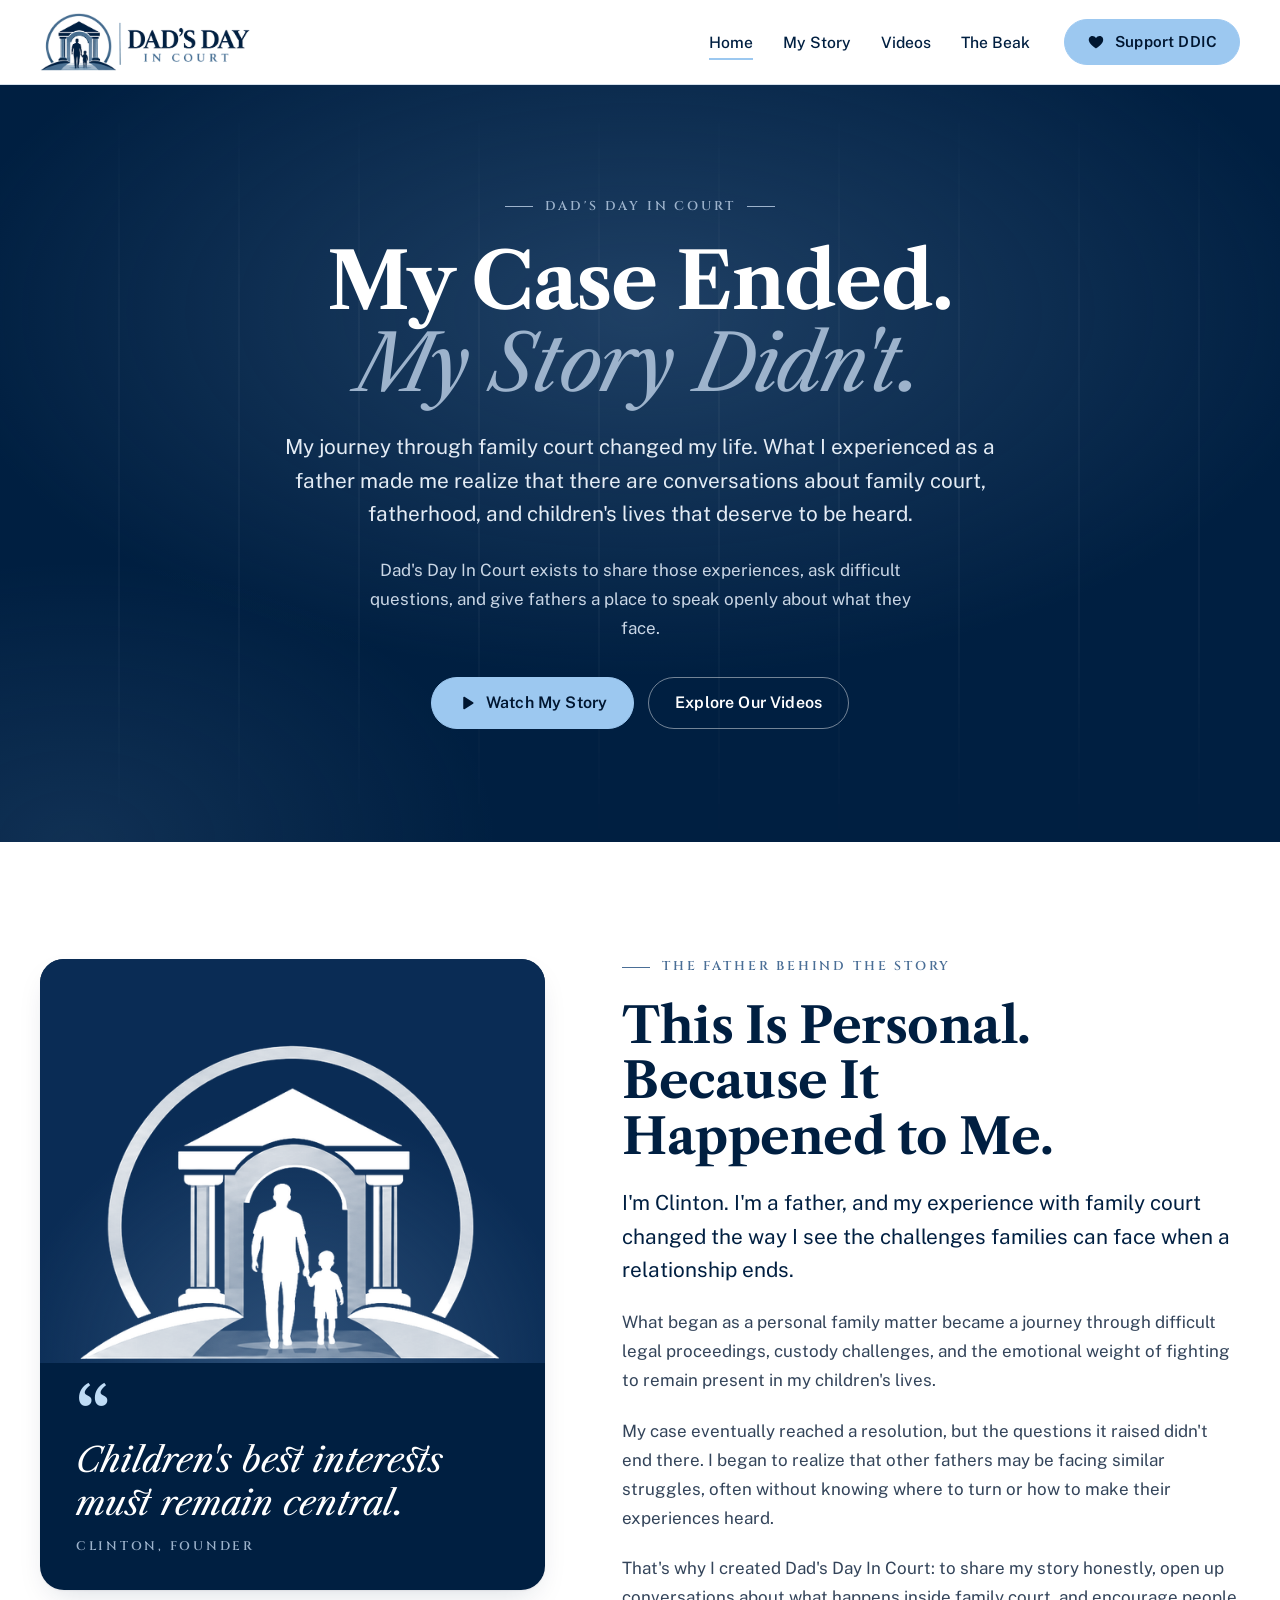
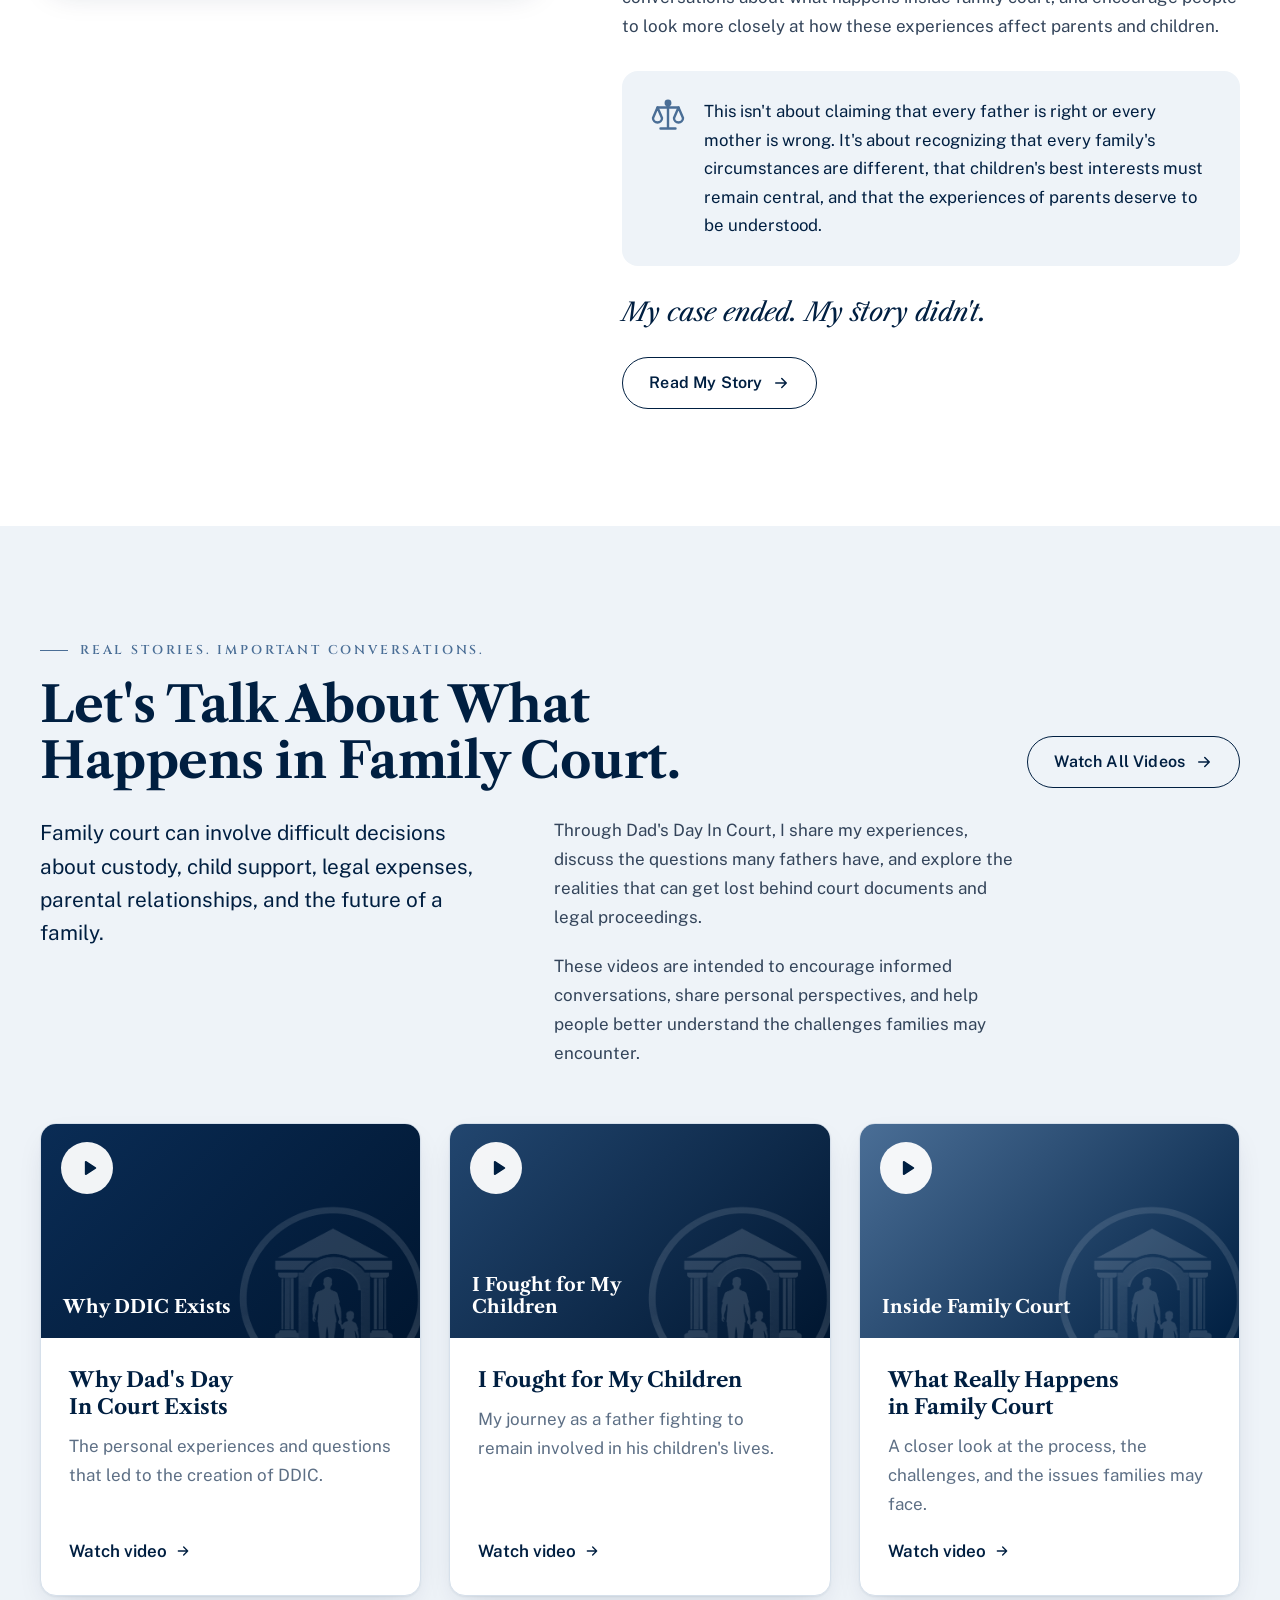
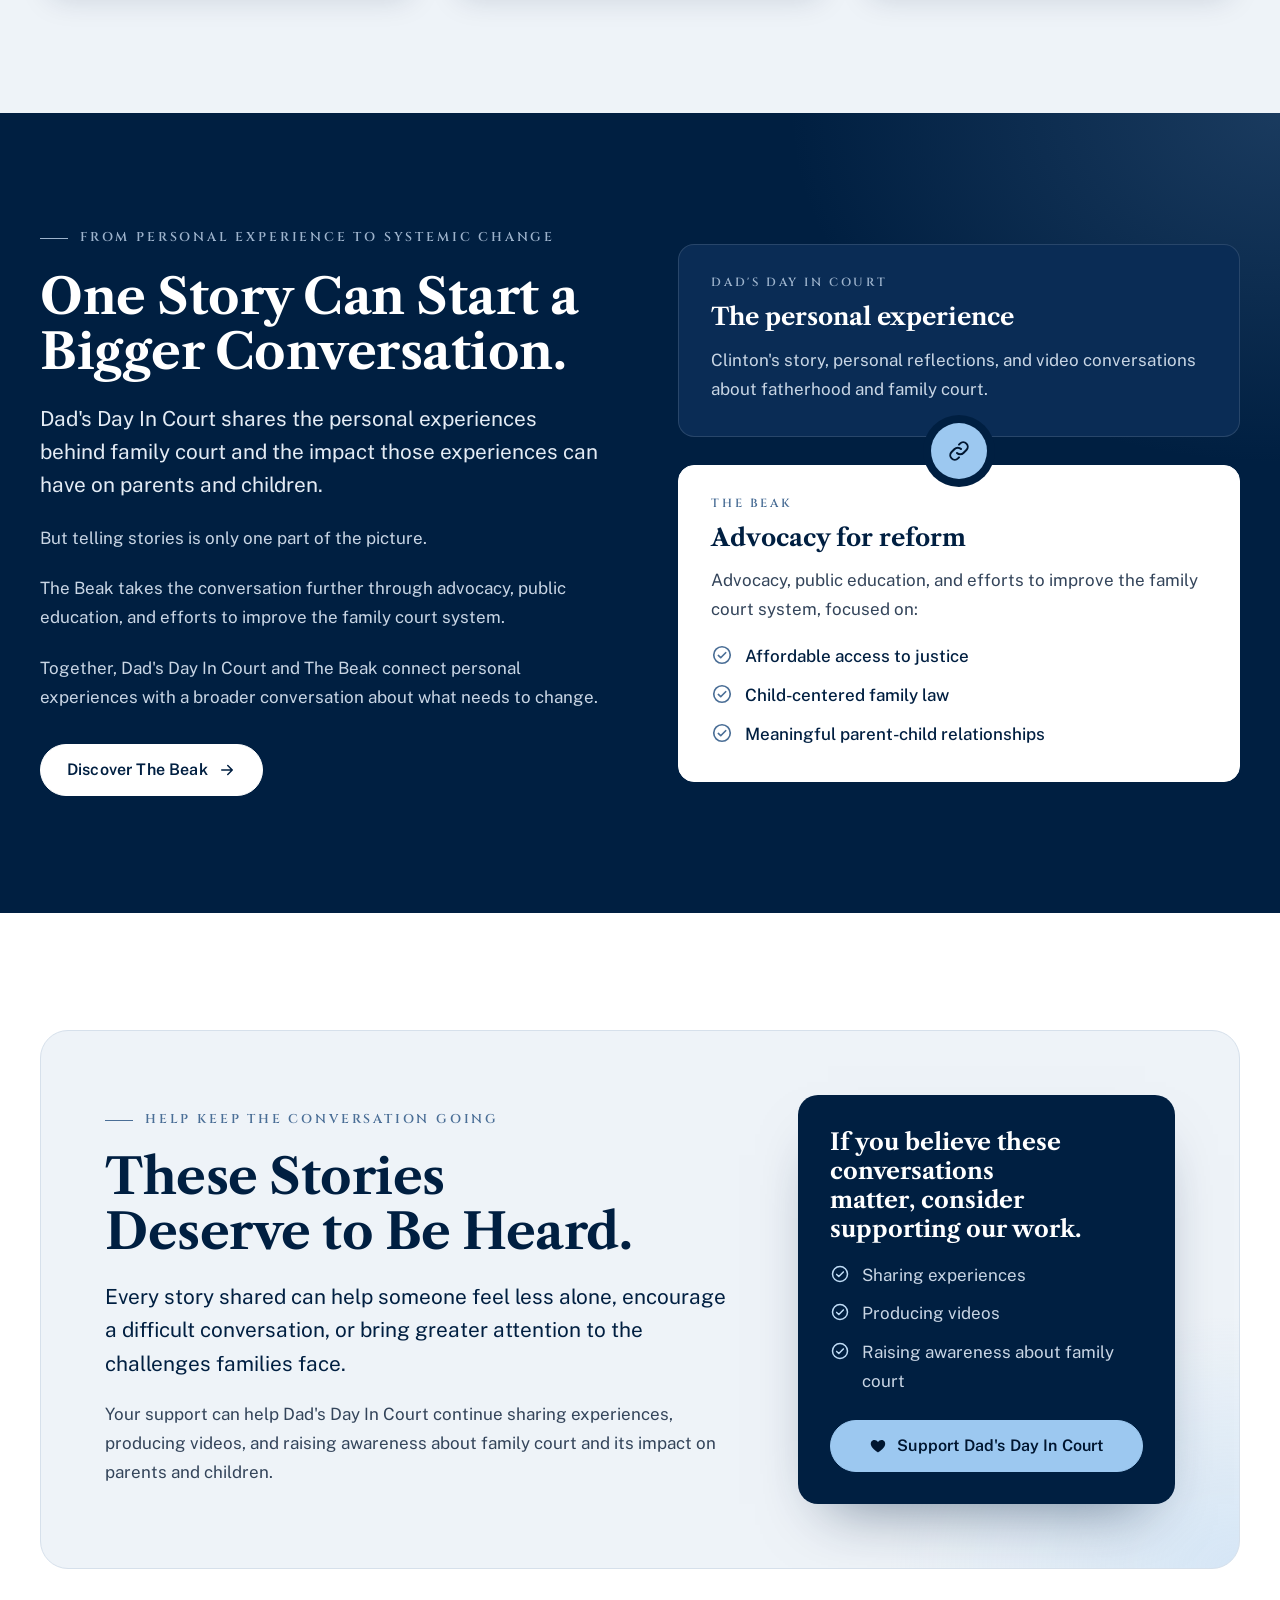
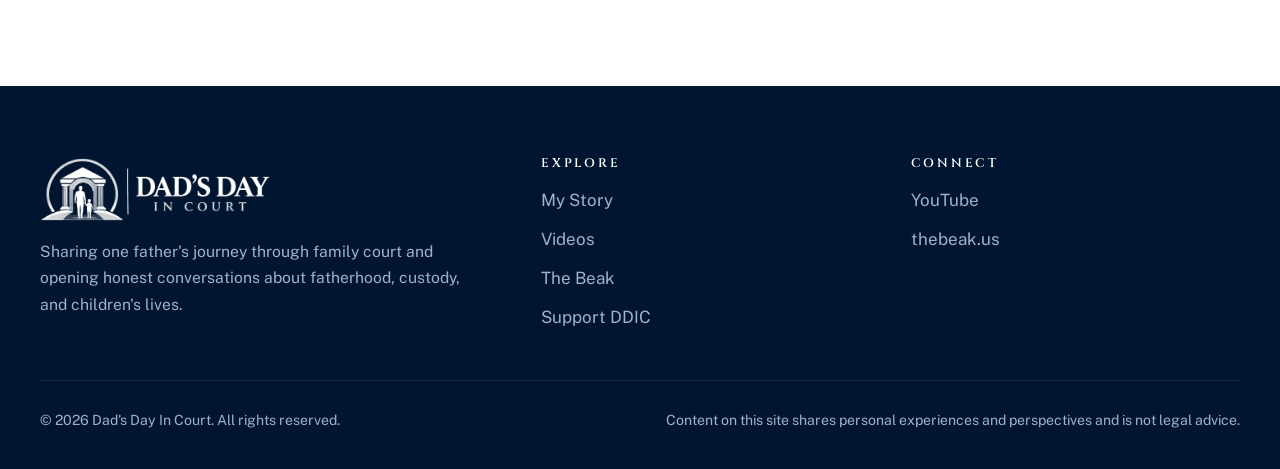
==== commit cbfc4f0c: "Remove hero video panel and switch accent to light blue Hero is now a centred single column. The gol" ====
--- a/ddic-homepage/index.html
+++ b/ddic-homepage/index.html
@@ -11,7 +11,7 @@
 <link rel="stylesheet" href="https://fonts.googleapis.com/css2?family=Cinzel:wght@500;600&family=Libre+Caslon+Text:ital,wght@0,400;0,700;1,400&family=Public+Sans:wght@400;500;600;700&display=swap">
 <style>
 /* Layout: a courthouse-steps rhythm. Navy bands (hero, The Beak, footer) alternate with paper and mist,
-   1200px boxed content, a case-file "stamp" as the one bold gesture. Single committed light brand look. */
+   1200px boxed content, a light sky-blue accent that sits softly on the navy. Single committed light brand look. */
 :root {
   --ink: #001f41;        /* logo navy */
   --ink-2: #0a2c55;      /* raised navy */
@@ -23,8 +23,8 @@
   --text: #33445a;       /* body copy, navy-biased grey */
   --muted: #5d6f85;
   --line: #d6e0eb;
-  --brass: #b8893b;      /* stamp + support accent */
-  --brass-hi: #d3a75a;
+  --sky: #9cc8f0;        /* light blue accent: buttons, highlights */
+  --sky-hi: #bfdcf6;
 
   --f-display: "Libre Caslon Text", "Iowan Old Style", "Palatino Linotype", Georgia, serif;
   --f-label: "Cinzel", "Trajan Pro", "Times New Roman", serif;
@@ -60,7 +60,7 @@
 a { color: inherit; }
 h1, h2, h3 { font-family: var(--f-display); color: var(--ink); font-weight: 700; margin: 0; text-wrap: balance; }
 p { margin: 0; }
-:focus-visible { outline: 3px solid var(--brass); outline-offset: 3px; border-radius: 4px; }
+:focus-visible { outline: 3px solid var(--steel); outline-offset: 3px; border-radius: 4px; }
 
 .skip { position: absolute; left: -9999px; top: 8px; z-index: 100; background: var(--ink); color: var(--paper); padding: 10px 16px; border-radius: 8px; }
 .skip:focus { left: 16px; }
@@ -107,8 +107,8 @@
 }
 .btn:hover { transform: translateY(-2px); box-shadow: 0 10px 24px -10px rgba(0, 31, 65, .45); }
 .btn svg { width: 18px; height: 18px; flex: none; }
-.btn--brass { --bg: var(--brass); --bd: var(--brass); --fg: var(--ink-3); }
-.btn--brass:hover { --bg: var(--brass-hi); --bd: var(--brass-hi); }
+.btn--sky { --bg: var(--sky); --bd: var(--sky); --fg: var(--ink-3); }
+.btn--sky:hover { --bg: var(--sky-hi); --bd: var(--sky-hi); }
 .btn--ghost-light { --bg: transparent; --fg: var(--paper); --bd: rgba(255, 255, 255, .45); }
 .btn--ghost-light:hover { --bg: var(--paper); --fg: var(--ink); --bd: var(--paper); }
 .btn--outline { --bg: transparent; --fg: var(--ink); --bd: var(--ink); }
@@ -139,7 +139,7 @@
 .nav ul { list-style: none; display: flex; gap: 30px; margin: 0; padding: 0; }
 .nav a:not(.btn) {
   font: 500 .98rem/1 var(--f-body); color: var(--ink); text-decoration: none;
-  padding-block: 8px; background: linear-gradient(var(--brass), var(--brass)) no-repeat 0 100% / 0 2px;
+  padding-block: 8px; background: linear-gradient(var(--sky), var(--sky)) no-repeat 0 100% / 0 2px;
   transition: background-size .25s ease;
 }
 .nav a:not(.btn):hover, .nav a[aria-current="page"] { background-size: 100% 2px; }
@@ -171,7 +171,7 @@
 .hero {
   position: relative; overflow: hidden; color: #c9d6e5;
   background:
-    radial-gradient(900px 520px at 78% 38%, rgba(74, 110, 150, .42), transparent 70%),
+    radial-gradient(1000px 520px at 50% 30%, rgba(74, 110, 150, .42), transparent 70%),
     radial-gradient(600px 400px at 6% 100%, rgba(74, 110, 150, .22), transparent 70%),
     var(--ink);
   padding-block: clamp(64px, 7vw + 24px, 120px);
@@ -184,78 +184,24 @@
           mask-image: linear-gradient(180deg, transparent, #000 30%, #000 70%, transparent);
   pointer-events: none;
 }
-.hero .wrap { position: relative; display: grid; grid-template-columns: minmax(0, 1.08fr) minmax(0, .92fr); gap: clamp(40px, 5vw, 80px); align-items: center; }
-.hero-copy { display: grid; gap: 26px; min-width: 0; }
+.hero .wrap { position: relative; }
+.hero-copy { display: grid; gap: 26px; min-width: 0; max-width: 880px; margin-inline: auto; justify-items: center; text-align: center; }
+.hero .eyebrow::after { content: ""; width: 28px; height: 1px; background: currentColor; }
+.hero .btn-row { justify-content: center; }
 .hero h1 { color: var(--paper); font-size: var(--s-h1); line-height: 1.04; letter-spacing: -.015em; }
 .hero h1 em { display: block; font-style: italic; font-weight: 400; color: var(--steel-soft); }
 .hero .lede { color: #e4ecf5; max-width: 58ch; }
 .hero-copy > p:not(.lede) { max-width: 58ch; }
 .hero .btn-row { margin-top: 8px; }
 
-.hero-visual { position: relative; min-width: 0; }
-.film {
-  position: relative; display: block; aspect-ratio: 4 / 5; max-width: 100%;
-  border-radius: 24px; overflow: hidden; text-decoration: none;
-  background:
-    radial-gradient(120% 80% at 50% 0%, rgba(157, 179, 204, .35), transparent 60%),
-    linear-gradient(170deg, var(--ink-2), var(--ink-3));
-  border: 1px solid rgba(255, 255, 255, .14);
-  box-shadow: 0 40px 80px -30px rgba(0, 0, 0, .6);
-}
-.film img { position: absolute; left: 50%; bottom: 96px; width: 92%; max-width: none; transform: translateX(-50%); opacity: .92; }
-.film::after {
-  content: ""; position: absolute; inset: 0;
-  background: linear-gradient(180deg, transparent 55%, rgba(0, 22, 48, .9) 82%);
-}
-.film-play {
-  position: absolute; z-index: 2; left: 50%; top: 47%; transform: translate(-50%, -50%);
-  width: 92px; height: 92px; border-radius: 50%;
-  display: grid; place-items: center;
-  background: var(--paper); color: var(--ink);
-  box-shadow: 0 0 0 12px rgba(255, 255, 255, .14), 0 0 0 26px rgba(255, 255, 255, .06);
-  transition: transform .25s ease, box-shadow .25s ease;
-}
-.film-play svg { width: 30px; height: 30px; margin-left: 5px; }
-.film:hover .film-play { transform: translate(-50%, -50%) scale(1.07); box-shadow: 0 0 0 16px rgba(255, 255, 255, .18), 0 0 0 34px rgba(255, 255, 255, .07); }
-.film-caption { position: absolute; z-index: 2; left: 28px; right: 28px; bottom: 26px; display: grid; gap: 6px; }
-.film-caption span { font: 600 .74rem/1 var(--f-label); letter-spacing: .24em; text-transform: uppercase; color: var(--steel-soft); }
-.film-caption strong { font: 700 1.5rem/1.2 var(--f-display); color: var(--paper); }
-
-/* the case-file stamp */
-.stamp {
-  position: absolute; z-index: 3; top: 26px; right: -18px;
-  transform: rotate(8deg);
-  padding: 12px 18px; border: 2.5px solid var(--brass-hi); border-radius: 8px;
-  color: var(--brass-hi); text-align: center;
-  font: 600 .78rem/1.35 var(--f-label); letter-spacing: .2em; text-transform: uppercase;
-  background: rgba(0, 22, 48, .6);
-  box-shadow: inset 0 0 0 4px rgba(0, 22, 48, .6), inset 0 0 0 5.5px rgba(211, 167, 90, .7);
-}
-.stamp b { display: block; font-size: 1.05rem; letter-spacing: .14em; }
-
 @media (prefers-reduced-motion: no-preference) {
   .rise { animation: rise .8s cubic-bezier(.2, .7, .2, 1) both; }
   .rise-2 { animation-delay: .1s; } .rise-3 { animation-delay: .2s; } .rise-4 { animation-delay: .3s; }
-  .stamp { animation: stamp .55s cubic-bezier(.3, 1.6, .5, 1) .7s both; }
   @keyframes rise { from { transform: translateY(18px); opacity: .001; } }
-  @keyframes stamp { from { transform: rotate(8deg) scale(1.6); opacity: 0; } }
-}
-
-@media (max-width: 900px) {
-  .hero .wrap { grid-template-columns: 1fr; }
-  .hero-visual { max-width: 460px; width: 100%; margin-inline: auto; }
-  .film { aspect-ratio: 5 / 4; }
-  .film img { width: 62%; bottom: 84px; }
-  .stamp { right: 10px; top: 14px; }
-}
+}
+
 @media (max-width: 480px) {
   .hero .btn-row .btn { width: 100%; }
-  .film { aspect-ratio: 1 / 1; }
-  .film img { width: 78%; bottom: 92px; }
-  .film-play, .film:hover .film-play { width: 60px; height: 60px; top: 22px; left: 22px; transform: none; box-shadow: 0 0 0 8px rgba(255, 255, 255, .14); }
-  .film-play svg { width: 22px; height: 22px; }
-  .stamp { top: 22px; }
-  .film-caption strong { font-size: 1.25rem; }
 }
 
 /* ---------- Clinton's story ---------- */
@@ -275,7 +221,7 @@
 .portrait blockquote { margin: 0; padding: 32px 36px 36px; display: grid; gap: 16px; }
 .portrait blockquote p { font: italic 400 clamp(1.6rem, 1.2rem + 1.2vw, 2.15rem)/1.25 var(--f-display); color: var(--paper); }
 .portrait blockquote footer { font: 600 .78rem/1 var(--f-label); letter-spacing: .22em; text-transform: uppercase; color: var(--steel-soft); }
-.quote-mark { font: 700 4.5rem/.6 var(--f-display); color: var(--brass-hi); height: 28px; }
+.quote-mark { font: 700 4.5rem/.6 var(--f-display); color: var(--sky-hi); height: 28px; }
 
 .story-copy { display: grid; gap: 22px; min-width: 0; }
 .story-copy > p { max-width: 64ch; }
@@ -365,7 +311,7 @@
 .link-node {
   justify-self: center; display: grid; place-items: center;
   width: 56px; height: 56px; margin-block: -14px; position: relative; z-index: 2;
-  border-radius: 50%; background: var(--brass); color: var(--ink-3);
+  border-radius: 50%; background: var(--sky); color: var(--ink-3);
   box-shadow: 0 0 0 8px var(--ink);
 }
 .link-node svg { width: 24px; height: 24px; }
@@ -380,7 +326,7 @@
   display: grid; grid-template-columns: minmax(0, 1.25fr) minmax(0, .75fr); gap: clamp(32px, 5vw, 72px); align-items: center;
   padding: clamp(32px, 5vw, 72px); border-radius: 28px;
   background:
-    radial-gradient(500px 360px at 100% 100%, rgba(184, 137, 59, .14), transparent 70%),
+    radial-gradient(500px 360px at 100% 100%, rgba(156, 200, 240, .3), transparent 70%),
     var(--mist);
   border: 1px solid var(--line);
 }
@@ -393,7 +339,7 @@
 .donate-card h3 { color: var(--paper); font-size: 1.45rem; line-height: 1.25; }
 .donate-card ul { list-style: none; margin: 0; padding: 0; display: grid; gap: 10px; }
 .donate-card li { display: grid; grid-template-columns: 22px 1fr; gap: 10px; }
-.donate-card li svg { width: 20px; height: 20px; color: var(--brass-hi); margin-top: 3px; }
+.donate-card li svg { width: 20px; height: 20px; color: var(--sky-hi); margin-top: 3px; }
 .donate-card .btn { width: 100%; margin-top: 6px; }
 
 @media (max-width: 900px) {
@@ -450,7 +396,7 @@
         <li><a href="/videos/">Videos</a></li>
         <li><a href="/the-beak/">The Beak</a></li>
       </ul>
-      <a class="btn btn--brass" href="#support">
+      <a class="btn btn--sky" href="#support">
         <svg aria-hidden="true"><use href="#i-heart"/></svg>Support DDIC
       </a>
     </nav>
@@ -468,23 +414,11 @@
         <p class="lede rise rise-3">My journey through family court changed my life. What I experienced as a father made me realize that there are conversations about family court, fatherhood, and children's lives that deserve to be heard.</p>
         <p class="rise rise-3">Dad's Day In Court exists to share those experiences, ask difficult questions, and give fathers a place to speak openly about what they face.</p>
         <div class="btn-row rise rise-4">
-          <a class="btn btn--brass" href="/my-story/">
+          <a class="btn btn--sky" href="/my-story/">
             <svg aria-hidden="true"><use href="#i-play"/></svg>Watch My Story
           </a>
           <a class="btn btn--ghost-light" href="#videos">Explore Our Videos</a>
         </div>
-      </div>
-
-      <div class="hero-visual rise rise-3">
-        <a class="film" href="/my-story/" aria-label="Watch Clinton's story">
-          <img src="assets/ddic-emblem-white.png" width="520" height="385" alt="">
-          <span class="film-play" aria-hidden="true"><svg><use href="#i-play"/></svg></span>
-          <span class="film-caption">
-            <span>Watch the story</span>
-            <strong>Why Dad's Day In Court exists</strong>
-          </span>
-        </a>
-        <div class="stamp" aria-hidden="true">Case closed<b>Story open</b></div>
       </div>
     </div>
   </section>
@@ -627,7 +561,7 @@
             <li><svg aria-hidden="true"><use href="#i-check"/></svg>Producing videos</li>
             <li><svg aria-hidden="true"><use href="#i-check"/></svg>Raising awareness about family court</li>
           </ul>
-          <a class="btn btn--brass" href="/donate/">
+          <a class="btn btn--sky" href="/donate/">
             <svg aria-hidden="true"><use href="#i-heart"/></svg>Support Dad's Day In Court
           </a>
         </div>
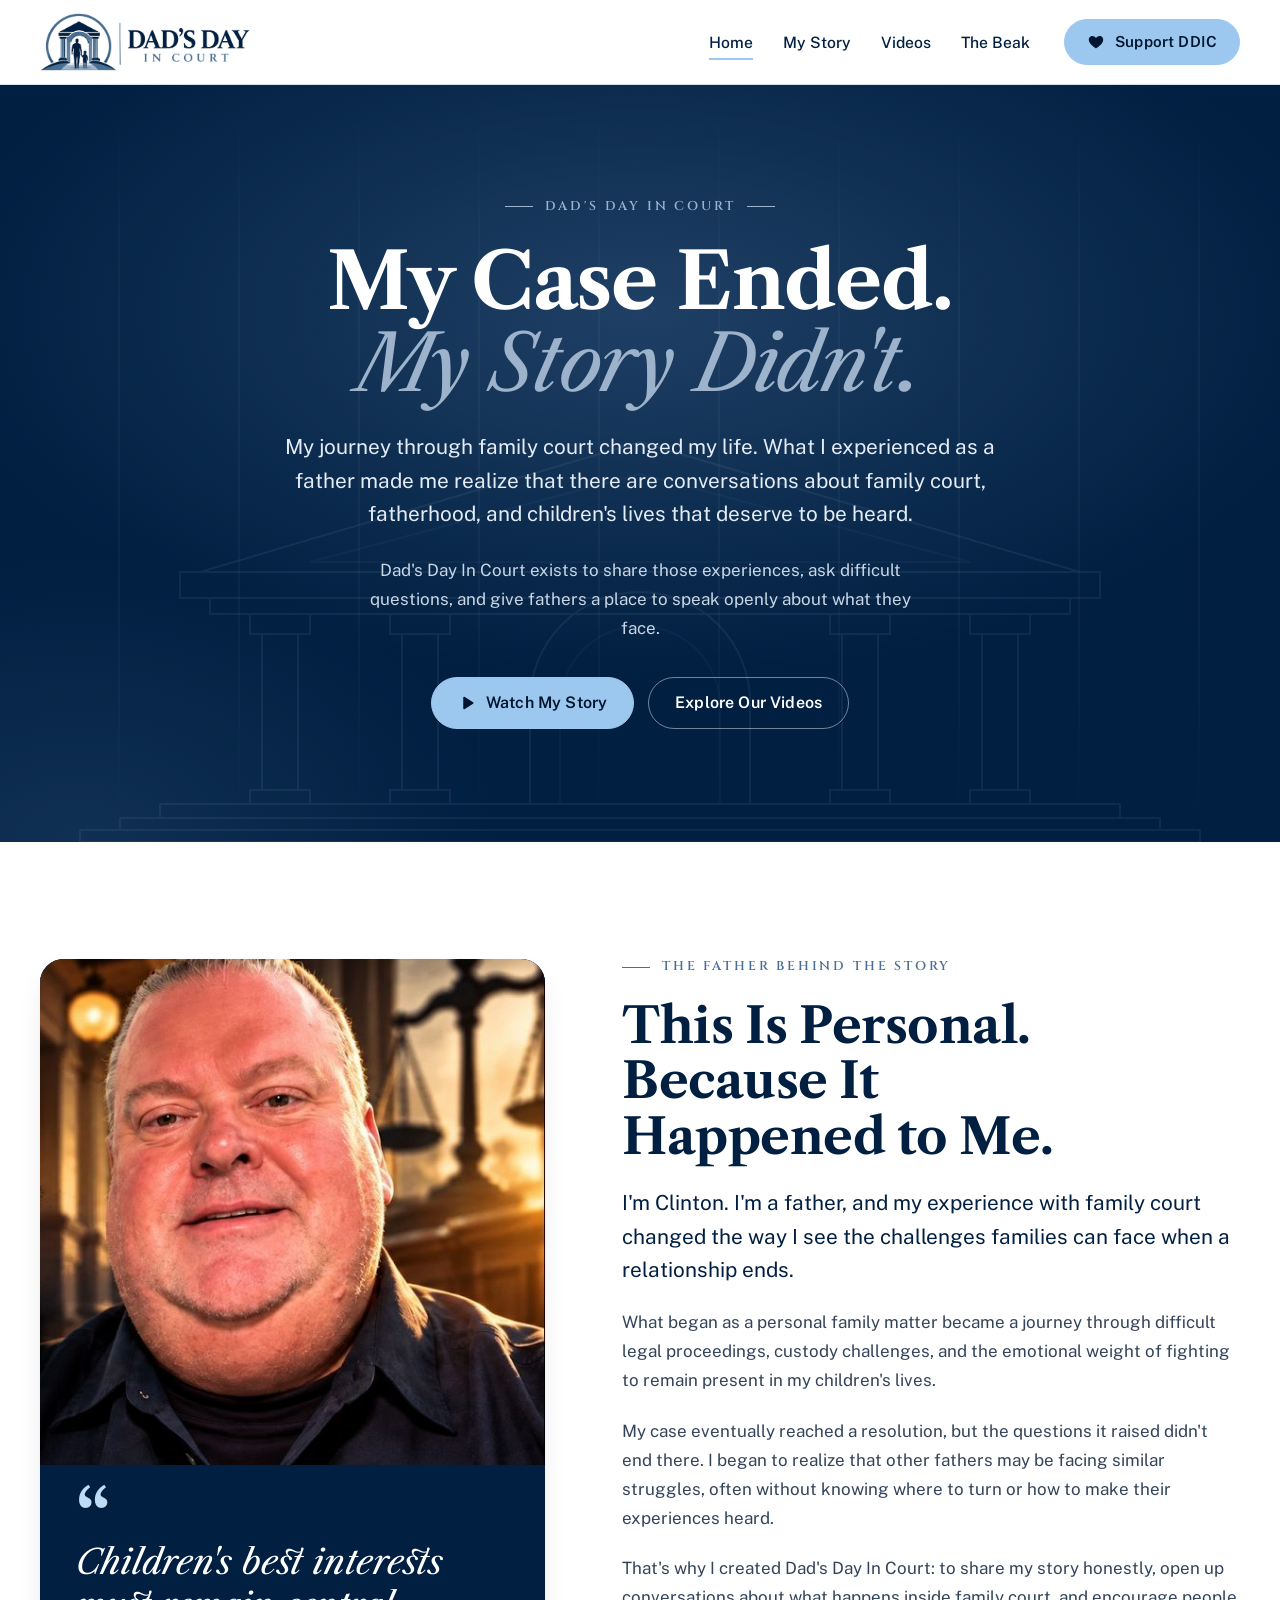
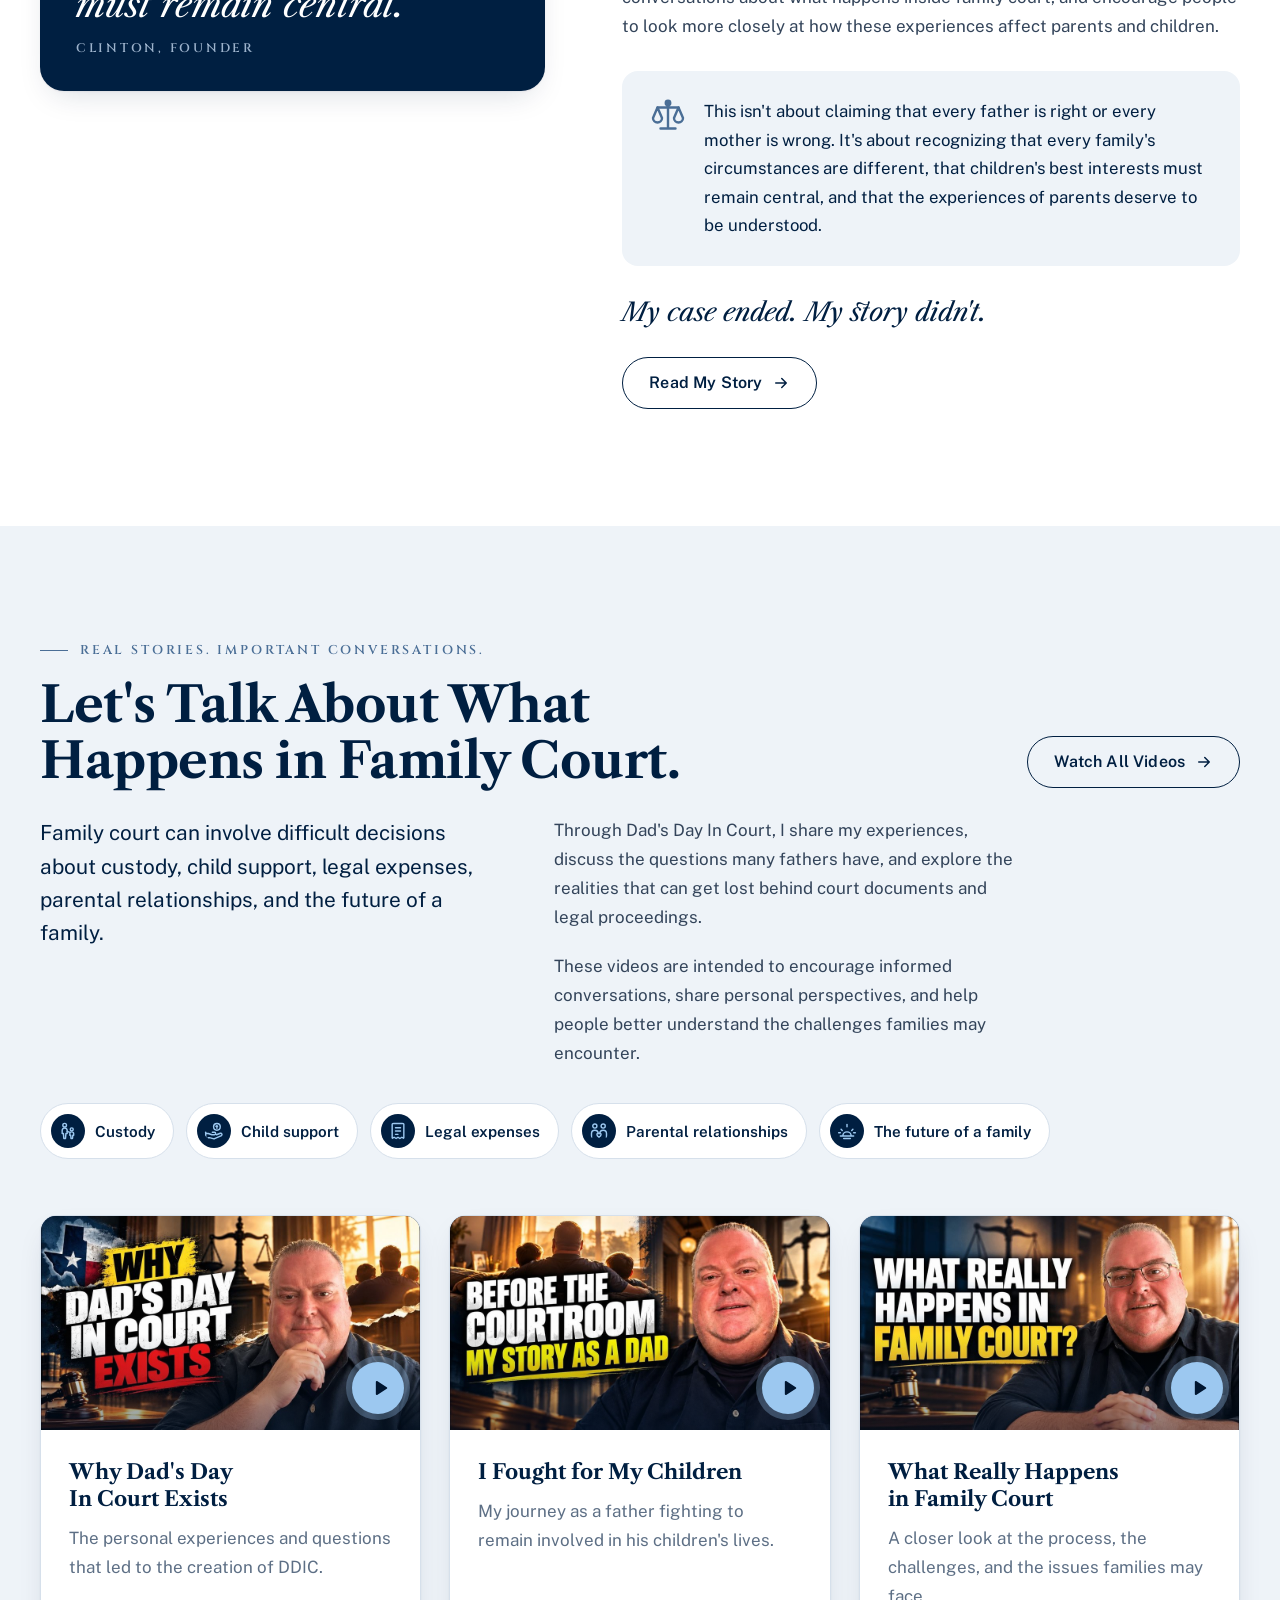
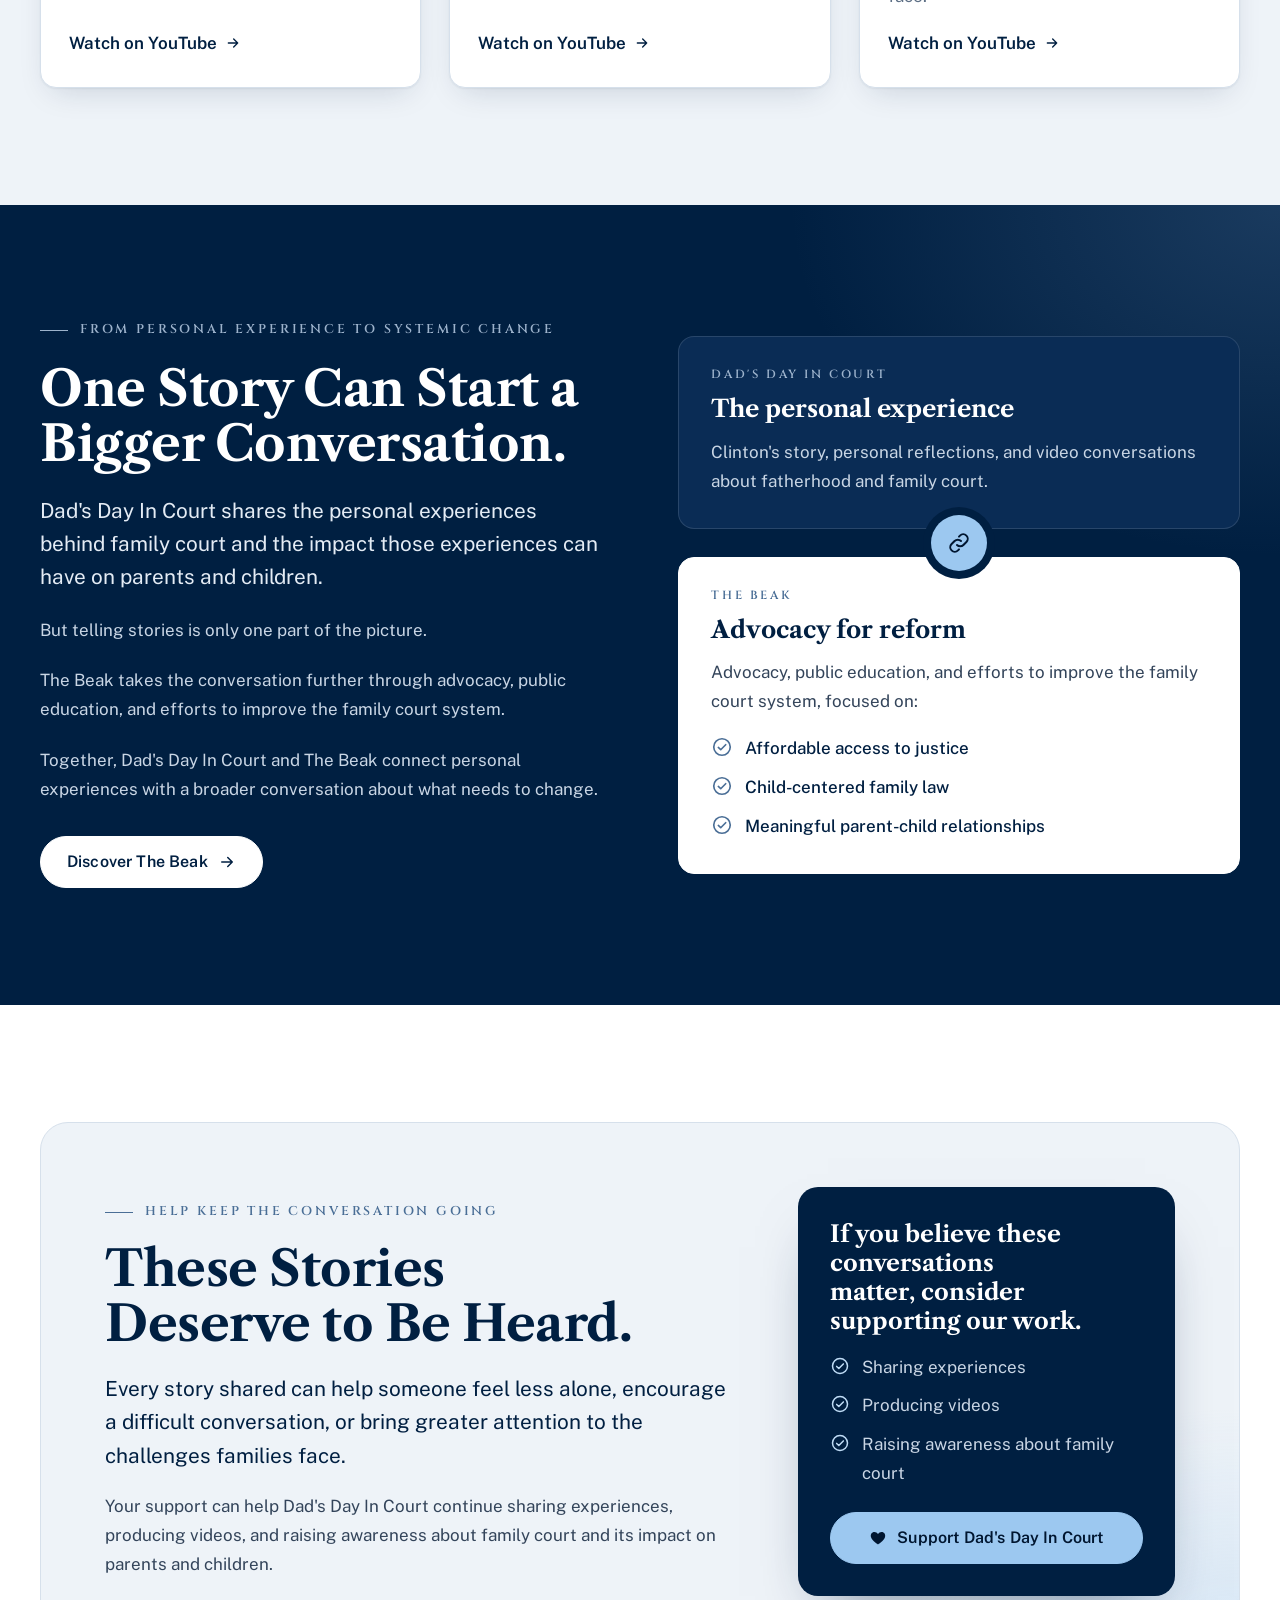
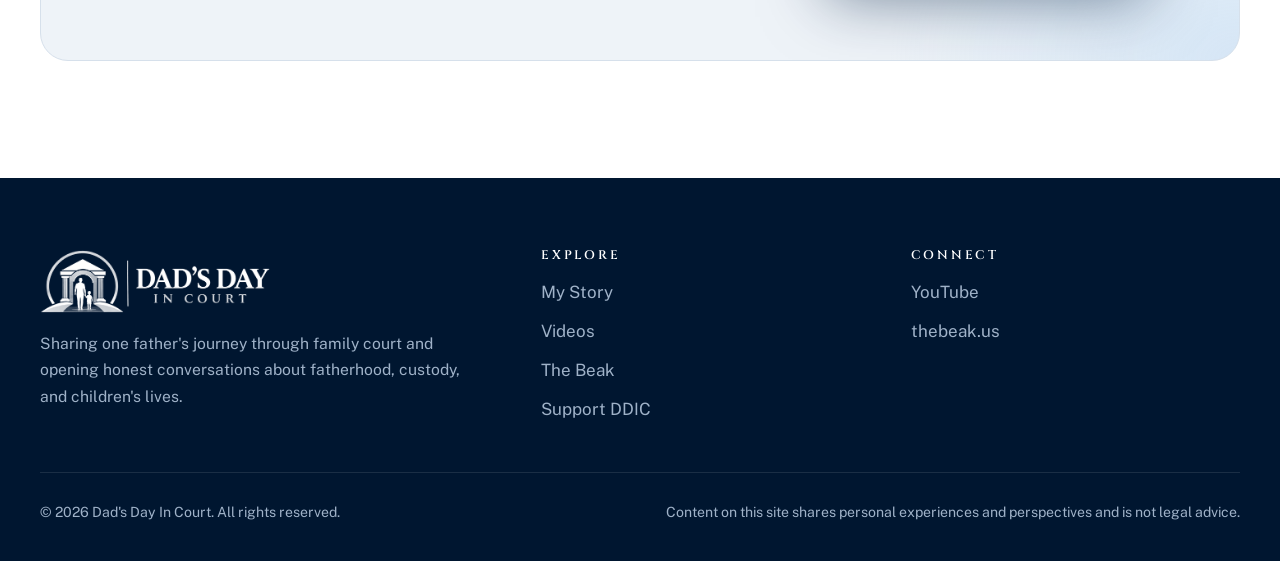
==== commit 7aa6580d: "Use real YouTube videos and add photos and SVG artwork Video cards now show the channel's own thumbn" ====
--- a/ddic-homepage/index.html
+++ b/ddic-homepage/index.html
@@ -9,365 +9,7 @@
 <link rel="preconnect" href="https://fonts.googleapis.com">
 <link rel="preconnect" href="https://fonts.gstatic.com" crossorigin>
 <link rel="stylesheet" href="https://fonts.googleapis.com/css2?family=Cinzel:wght@500;600&family=Libre+Caslon+Text:ital,wght@0,400;0,700;1,400&family=Public+Sans:wght@400;500;600;700&display=swap">
-<style>
-/* Layout: a courthouse-steps rhythm. Navy bands (hero, The Beak, footer) alternate with paper and mist,
-   1200px boxed content, a light sky-blue accent that sits softly on the navy. Single committed light brand look. */
-:root {
-  --ink: #001f41;        /* logo navy */
-  --ink-2: #0a2c55;      /* raised navy */
-  --ink-3: #001630;      /* deep navy (footer) */
-  --steel: #4a6e96;      /* logo steel blue */
-  --steel-soft: #9db3cc; /* steel on navy */
-  --mist: #eef3f8;       /* light blue band */
-  --paper: #ffffff;
-  --text: #33445a;       /* body copy, navy-biased grey */
-  --muted: #5d6f85;
-  --line: #d6e0eb;
-  --sky: #9cc8f0;        /* light blue accent: buttons, highlights */
-  --sky-hi: #bfdcf6;
-
-  --f-display: "Libre Caslon Text", "Iowan Old Style", "Palatino Linotype", Georgia, serif;
-  --f-label: "Cinzel", "Trajan Pro", "Times New Roman", serif;
-  --f-body: "Public Sans", "Segoe UI", system-ui, -apple-system, sans-serif;
-
-  --s-h1: clamp(2.6rem, 1.6rem + 4.2vw, 4.9rem);
-  --s-h2: clamp(2rem, 1.45rem + 2.2vw, 3.1rem);
-  --s-h3: 1.3rem;
-  --s-lede: clamp(1.1rem, 1rem + .4vw, 1.3rem);
-  --s-body: 1.0625rem;
-
-  --wrap: 1200px;
-  --band: clamp(72px, 6vw + 40px, 120px);
-  --radius: 16px;
-  --shadow: 0 1px 2px rgba(0, 31, 65, .06), 0 12px 32px -12px rgba(0, 31, 65, .18);
-  color-scheme: light;
-}
-
-*, *::before, *::after { box-sizing: border-box; }
-html { scroll-behavior: smooth; }
-body {
-  margin: 0;
-  background: var(--paper);
-  color: var(--text);
-  font: 400 var(--s-body)/1.7 var(--f-body);
-  -webkit-font-smoothing: antialiased;
-}
-body::before {
-  content: ""; position: fixed; inset: 0 0 auto; height: env(safe-area-inset-top, 0px);
-  z-index: 60; background: var(--paper);
-}
-img { max-width: 100%; height: auto; display: block; }
-a { color: inherit; }
-h1, h2, h3 { font-family: var(--f-display); color: var(--ink); font-weight: 700; margin: 0; text-wrap: balance; }
-p { margin: 0; }
-:focus-visible { outline: 3px solid var(--steel); outline-offset: 3px; border-radius: 4px; }
-
-.skip { position: absolute; left: -9999px; top: 8px; z-index: 100; background: var(--ink); color: var(--paper); padding: 10px 16px; border-radius: 8px; }
-.skip:focus { left: 16px; }
-
-.wrap {
-  max-width: calc(var(--wrap) + 2 * 24px);
-  margin-inline: auto;
-  padding-left: max(24px, env(safe-area-inset-left, 0px));
-  padding-right: max(24px, env(safe-area-inset-right, 0px));
-}
-@media (max-width: 600px) {
-  .wrap { padding-left: max(20px, env(safe-area-inset-left, 0px)); padding-right: max(20px, env(safe-area-inset-right, 0px)); }
-}
-.band { padding-block: var(--band); position: relative; }
-.band--paper { background: var(--paper); }
-.band--mist { background: var(--mist); }
-.band--ink { background: var(--ink); color: #c9d6e5; }
-.band--ink h2, .band--ink h3 { color: var(--paper); }
-
-/* ---------- Shared type ---------- */
-.eyebrow {
-  font: 600 .8rem/1.3 var(--f-label);
-  letter-spacing: .22em; text-transform: uppercase;
-  color: var(--steel);
-  display: inline-flex; align-items: center; gap: 12px;
-}
-.eyebrow::before { content: ""; width: 28px; height: 1px; background: currentColor; }
-.band--ink .eyebrow, .hero .eyebrow { color: var(--steel-soft); }
-.h2 { font-size: var(--s-h2); line-height: 1.12; letter-spacing: -.01em; }
-.lede { font-size: var(--s-lede); line-height: 1.6; color: var(--ink); }
-.band--ink .lede { color: #e4ecf5; }
-.stack { display: grid; gap: 20px; }
-.section-head { display: grid; gap: 18px; max-width: 760px; }
-.section-head p { max-width: 65ch; }
-
-/* ---------- Buttons ---------- */
-.btn {
-  --bg: var(--ink); --fg: var(--paper); --bd: var(--ink);
-  display: inline-flex; align-items: center; justify-content: center; gap: 10px;
-  min-height: 52px; padding: 0 26px; border-radius: 999px;
-  background: var(--bg); color: var(--fg); border: 1.5px solid var(--bd);
-  font: 600 1rem/1 var(--f-body); letter-spacing: .01em; text-decoration: none;
-  transition: transform .2s ease, background-color .2s ease, color .2s ease, border-color .2s ease, box-shadow .2s ease;
-}
-.btn:hover { transform: translateY(-2px); box-shadow: 0 10px 24px -10px rgba(0, 31, 65, .45); }
-.btn svg { width: 18px; height: 18px; flex: none; }
-.btn--sky { --bg: var(--sky); --bd: var(--sky); --fg: var(--ink-3); }
-.btn--sky:hover { --bg: var(--sky-hi); --bd: var(--sky-hi); }
-.btn--ghost-light { --bg: transparent; --fg: var(--paper); --bd: rgba(255, 255, 255, .45); }
-.btn--ghost-light:hover { --bg: var(--paper); --fg: var(--ink); --bd: var(--paper); }
-.btn--outline { --bg: transparent; --fg: var(--ink); --bd: var(--ink); }
-.btn--outline:hover { --bg: var(--ink); --fg: var(--paper); }
-.btn--light { --bg: var(--paper); --fg: var(--ink); --bd: var(--paper); }
-.btn--light:hover { --bg: var(--mist); --bd: var(--mist); }
-.btn-row { display: flex; flex-wrap: wrap; gap: 14px; }
-
-.text-link {
-  display: inline-flex; align-items: center; gap: 8px;
-  font: 600 1rem/1.2 var(--f-body); color: var(--ink); text-decoration: none;
-  border-bottom: 1.5px solid currentColor; padding-bottom: 4px;
-}
-.text-link svg { width: 16px; height: 16px; transition: transform .2s ease; }
-.text-link:hover svg { transform: translateX(4px); }
-
-/* ---------- Header ---------- */
-.site-header {
-  position: sticky; top: env(safe-area-inset-top, 0px); z-index: 50;
-  background: rgba(255, 255, 255, .94);
-  backdrop-filter: saturate(1.4) blur(10px); -webkit-backdrop-filter: saturate(1.4) blur(10px);
-  border-bottom: 1px solid var(--line);
-}
-.site-header .wrap { display: flex; align-items: center; justify-content: space-between; gap: 24px; min-height: 84px; }
-.brand { display: block; flex: none; }
-.brand img { width: 210px; }
-.nav { display: flex; align-items: center; gap: 34px; }
-.nav ul { list-style: none; display: flex; gap: 30px; margin: 0; padding: 0; }
-.nav a:not(.btn) {
-  font: 500 .98rem/1 var(--f-body); color: var(--ink); text-decoration: none;
-  padding-block: 8px; background: linear-gradient(var(--sky), var(--sky)) no-repeat 0 100% / 0 2px;
-  transition: background-size .25s ease;
-}
-.nav a:not(.btn):hover, .nav a[aria-current="page"] { background-size: 100% 2px; }
-.nav .btn { min-height: 46px; padding: 0 22px; font-size: .95rem; }
-.menu-toggle {
-  display: none; width: 48px; height: 48px; border-radius: 12px;
-  border: 1px solid var(--line); background: var(--paper); color: var(--ink); cursor: pointer;
-  align-items: center; justify-content: center;
-}
-.menu-toggle svg { width: 24px; height: 24px; }
-
-@media (max-width: 960px) {
-  .brand img { width: 176px; }
-  .menu-toggle { display: inline-flex; }
-  .nav {
-    position: absolute; left: 0; right: 0; top: 100%;
-    flex-direction: column; align-items: stretch; gap: 8px;
-    background: var(--paper); border-bottom: 1px solid var(--line);
-    padding: 12px max(20px, env(safe-area-inset-right, 0px)) 24px max(20px, env(safe-area-inset-left, 0px));
-    box-shadow: 0 24px 40px -24px rgba(0, 31, 65, .35);
-  }
-  .nav:not(.is-open) { display: none; }
-  .nav ul { flex-direction: column; gap: 0; }
-  .nav ul a:not(.btn) { display: block; padding: 16px 0; border-bottom: 1px solid var(--line); background: none; font-size: 1.05rem; }
-  .nav .btn { margin-top: 12px; }
-}
-
-/* ---------- Hero ---------- */
-.hero {
-  position: relative; overflow: hidden; color: #c9d6e5;
-  background:
-    radial-gradient(1000px 520px at 50% 30%, rgba(74, 110, 150, .42), transparent 70%),
-    radial-gradient(600px 400px at 6% 100%, rgba(74, 110, 150, .22), transparent 70%),
-    var(--ink);
-  padding-block: clamp(64px, 7vw + 24px, 120px);
-}
-/* faint colonnade: courthouse columns behind the hero */
-.hero::before {
-  content: ""; position: absolute; inset: 0;
-  background: repeating-linear-gradient(90deg, transparent 0 118px, rgba(255, 255, 255, .035) 118px 120px);
-  -webkit-mask-image: linear-gradient(180deg, transparent, #000 30%, #000 70%, transparent);
-          mask-image: linear-gradient(180deg, transparent, #000 30%, #000 70%, transparent);
-  pointer-events: none;
-}
-.hero .wrap { position: relative; }
-.hero-copy { display: grid; gap: 26px; min-width: 0; max-width: 880px; margin-inline: auto; justify-items: center; text-align: center; }
-.hero .eyebrow::after { content: ""; width: 28px; height: 1px; background: currentColor; }
-.hero .btn-row { justify-content: center; }
-.hero h1 { color: var(--paper); font-size: var(--s-h1); line-height: 1.04; letter-spacing: -.015em; }
-.hero h1 em { display: block; font-style: italic; font-weight: 400; color: var(--steel-soft); }
-.hero .lede { color: #e4ecf5; max-width: 58ch; }
-.hero-copy > p:not(.lede) { max-width: 58ch; }
-.hero .btn-row { margin-top: 8px; }
-
-@media (prefers-reduced-motion: no-preference) {
-  .rise { animation: rise .8s cubic-bezier(.2, .7, .2, 1) both; }
-  .rise-2 { animation-delay: .1s; } .rise-3 { animation-delay: .2s; } .rise-4 { animation-delay: .3s; }
-  @keyframes rise { from { transform: translateY(18px); opacity: .001; } }
-}
-
-@media (max-width: 480px) {
-  .hero .btn-row .btn { width: 100%; }
-}
-
-/* ---------- Clinton's story ---------- */
-.story .wrap { display: grid; grid-template-columns: minmax(0, .9fr) minmax(0, 1.1fr); gap: clamp(40px, 6vw, 96px); align-items: start; }
-.portrait {
-  position: sticky; top: 120px;
-  border-radius: 24px; overflow: hidden; background: var(--ink);
-  display: grid; grid-template-rows: auto auto;
-  box-shadow: var(--shadow);
-}
-.portrait-art {
-  position: relative; aspect-ratio: 5 / 4;
-  background: radial-gradient(80% 90% at 50% 100%, rgba(74, 110, 150, .55), transparent 70%), var(--ink-2);
-  display: flex; align-items: flex-end; justify-content: center; overflow: hidden;
-}
-.portrait-art img { width: 86%; }
-.portrait blockquote { margin: 0; padding: 32px 36px 36px; display: grid; gap: 16px; }
-.portrait blockquote p { font: italic 400 clamp(1.6rem, 1.2rem + 1.2vw, 2.15rem)/1.25 var(--f-display); color: var(--paper); }
-.portrait blockquote footer { font: 600 .78rem/1 var(--f-label); letter-spacing: .22em; text-transform: uppercase; color: var(--steel-soft); }
-.quote-mark { font: 700 4.5rem/.6 var(--f-display); color: var(--sky-hi); height: 28px; }
-
-.story-copy { display: grid; gap: 22px; min-width: 0; }
-.story-copy > p { max-width: 64ch; }
-.principle {
-  display: grid; grid-template-columns: auto 1fr; gap: 18px; align-items: start;
-  margin-block: 8px; padding: 26px 28px; border-radius: var(--radius);
-  background: var(--mist); color: var(--ink);
-}
-.principle svg { width: 36px; height: 36px; color: var(--steel); }
-.principle p { font-size: 1.05rem; }
-.signoff { font: italic 400 1.6rem/1.3 var(--f-display); color: var(--ink); }
-.story-copy .btn { justify-self: start; margin-top: 6px; }
-
-@media (max-width: 900px) {
-  .story .wrap { grid-template-columns: 1fr; }
-  .portrait { position: relative; top: 0; max-width: 560px; }
-}
-
-/* ---------- Videos ---------- */
-.videos-head { display: flex; flex-wrap: wrap; align-items: end; justify-content: space-between; gap: 28px 48px; }
-.videos-head .section-head { flex: 1 1 520px; }
-.videos-intro { display: grid; grid-template-columns: repeat(2, minmax(0, 1fr)); gap: 24px 48px; margin-top: 28px; max-width: 980px; }
-.video-grid { display: grid; grid-template-columns: repeat(3, minmax(0, 1fr)); gap: 28px; margin-top: 56px; }
-.video-card {
-  display: flex; flex-direction: column;
-  background: var(--paper); border: 1px solid var(--line); border-radius: var(--radius);
-  overflow: hidden; box-shadow: var(--shadow); text-decoration: none; color: inherit;
-  transition: transform .25s ease, box-shadow .25s ease;
-}
-.video-card:hover { transform: translateY(-6px); box-shadow: 0 2px 4px rgba(0, 31, 65, .06), 0 28px 48px -18px rgba(0, 31, 65, .32); }
-.thumb {
-  position: relative; aspect-ratio: 16 / 9; overflow: hidden;
-  display: flex; align-items: flex-end; padding: 20px 22px;
-  background: var(--thumb, linear-gradient(135deg, var(--ink-2), var(--ink-3)));
-}
-.thumb::before {
-  content: ""; position: absolute; right: -6%; bottom: -14%; width: 58%; aspect-ratio: 520 / 385;
-  background: url("assets/ddic-emblem-white.png") center / contain no-repeat; opacity: .14;
-}
-.thumb-title { position: relative; font: 700 1.15rem/1.2 var(--f-display); color: var(--paper); max-width: 70%; }
-.thumb .play {
-  position: absolute; top: 18px; left: 20px;
-  width: 52px; height: 52px; border-radius: 50%;
-  display: grid; place-items: center; background: rgba(255, 255, 255, .95); color: var(--ink);
-  transition: transform .25s ease;
-}
-.thumb .play svg { width: 20px; height: 20px; margin-left: 3px; }
-.video-card:hover .play { transform: scale(1.1); }
-.video-card .body { display: flex; flex-direction: column; gap: 12px; padding: 28px 28px 30px; flex: 1; }
-.video-card h3 { font-size: var(--s-h3); line-height: 1.3; }
-.video-card .body p { flex-grow: 1; color: var(--muted); }
-.video-card .cta { display: inline-flex; align-items: center; gap: 8px; font-weight: 600; color: var(--ink); margin-top: 6px; }
-.video-card .cta svg { width: 16px; height: 16px; transition: transform .2s ease; }
-.video-card:hover .cta svg { transform: translateX(4px); }
-.v2 { --thumb: linear-gradient(135deg, #22466f, var(--ink-3)); }
-.v3 { --thumb: linear-gradient(135deg, var(--steel), var(--ink)); }
-
-@media (max-width: 960px) {
-  .video-grid { grid-template-columns: 1fr; max-width: 560px; }
-  .videos-intro { grid-template-columns: 1fr; }
-}
-
-/* ---------- The Beak ---------- */
-.beak { overflow: hidden; }
-.beak::before {
-  content: ""; position: absolute; inset: 0; pointer-events: none;
-  background: radial-gradient(700px 500px at 100% 0%, rgba(74, 110, 150, .35), transparent 70%);
-}
-.beak .wrap { position: relative; display: grid; grid-template-columns: minmax(0, 1fr) minmax(0, 1fr); gap: clamp(40px, 6vw, 96px); align-items: center; }
-.beak-copy { display: grid; gap: 22px; min-width: 0; }
-.beak-copy > p { max-width: 60ch; }
-.beak-copy .btn { justify-self: start; margin-top: 10px; }
-.bridge { display: grid; gap: 0; position: relative; min-width: 0; }
-.pillar {
-  position: relative; padding: 32px; border-radius: var(--radius);
-  background: var(--ink-2); border: 1px solid rgba(255, 255, 255, .12);
-  display: grid; gap: 14px;
-}
-.pillar--beak { background: var(--paper); border-color: var(--paper); color: var(--text); }
-.pillar--beak h3 { color: var(--ink); }
-.pillar-tag { font: 600 .74rem/1 var(--f-label); letter-spacing: .22em; text-transform: uppercase; color: var(--steel-soft); }
-.pillar--beak .pillar-tag { color: var(--steel); }
-.pillar h3 { font-size: 1.5rem; line-height: 1.2; }
-.focus { list-style: none; margin: 4px 0 0; padding: 0; display: grid; gap: 10px; }
-.focus li { display: grid; grid-template-columns: 22px 1fr; gap: 12px; align-items: start; font-weight: 500; color: var(--ink); }
-.focus svg { width: 22px; height: 22px; color: var(--steel); margin-top: 2px; }
-.link-node {
-  justify-self: center; display: grid; place-items: center;
-  width: 56px; height: 56px; margin-block: -14px; position: relative; z-index: 2;
-  border-radius: 50%; background: var(--sky); color: var(--ink-3);
-  box-shadow: 0 0 0 8px var(--ink);
-}
-.link-node svg { width: 24px; height: 24px; }
-
-@media (max-width: 900px) {
-  .beak .wrap { grid-template-columns: 1fr; }
-}
-
-/* ---------- Donate ---------- */
-.donate-panel {
-  position: relative; overflow: hidden;
-  display: grid; grid-template-columns: minmax(0, 1.25fr) minmax(0, .75fr); gap: clamp(32px, 5vw, 72px); align-items: center;
-  padding: clamp(32px, 5vw, 72px); border-radius: 28px;
-  background:
-    radial-gradient(500px 360px at 100% 100%, rgba(156, 200, 240, .3), transparent 70%),
-    var(--mist);
-  border: 1px solid var(--line);
-}
-.donate-copy { display: grid; gap: 20px; min-width: 0; }
-.donate-copy p { max-width: 62ch; }
-.donate-card {
-  background: var(--ink); color: #c9d6e5; border-radius: 20px; padding: 32px;
-  display: grid; gap: 18px; box-shadow: 0 30px 60px -30px rgba(0, 31, 65, .55);
-}
-.donate-card h3 { color: var(--paper); font-size: 1.45rem; line-height: 1.25; }
-.donate-card ul { list-style: none; margin: 0; padding: 0; display: grid; gap: 10px; }
-.donate-card li { display: grid; grid-template-columns: 22px 1fr; gap: 10px; }
-.donate-card li svg { width: 20px; height: 20px; color: var(--sky-hi); margin-top: 3px; }
-.donate-card .btn { width: 100%; margin-top: 6px; }
-
-@media (max-width: 900px) {
-  .donate-panel { grid-template-columns: 1fr; }
-}
-@media (max-width: 600px) {
-  .donate-panel { padding: 28px 20px; margin-inline: -4px; }
-  .donate-card { padding: 26px 22px; }
-}
-
-/* ---------- Footer ---------- */
-.site-footer { background: var(--ink-3); color: #9fb2c8; padding-block: 72px 36px; }
-.footer-top { display: grid; grid-template-columns: minmax(0, 1.4fr) repeat(2, minmax(0, 1fr)); gap: 40px; padding-bottom: 48px; border-bottom: 1px solid rgba(255, 255, 255, .1); }
-.footer-brand { display: grid; gap: 18px; align-content: start; }
-.footer-brand img { width: 230px; }
-.footer-brand p { max-width: 42ch; font-size: .98rem; }
-.site-footer h4 { margin: 0 0 16px; font: 600 .78rem/1 var(--f-label); letter-spacing: .22em; text-transform: uppercase; color: var(--paper); }
-.site-footer ul { list-style: none; margin: 0; padding: 0; display: grid; gap: 10px; }
-.site-footer a { text-decoration: none; }
-.site-footer a:hover { color: var(--paper); text-decoration: underline; text-underline-offset: 4px; }
-.footer-bottom { display: flex; flex-wrap: wrap; justify-content: space-between; gap: 12px 32px; padding-top: 28px; font-size: .88rem; }
-.footer-bottom p { max-width: 80ch; }
-
-@media (max-width: 800px) {
-  .footer-top { grid-template-columns: 1fr 1fr; }
-  .footer-brand { grid-column: 1 / -1; }
-}
-</style>
+<link rel="stylesheet" href="assets/site.css">
 </head>
 <body>
 <a class="skip" href="#main">Skip to content</a>
@@ -379,11 +21,22 @@
   <symbol id="i-check" viewBox="0 0 24 24"><g fill="none" stroke="currentColor" stroke-width="1.8" stroke-linecap="round" stroke-linejoin="round"><circle cx="12" cy="12" r="9"/><path d="m8 12.5 2.6 2.5L16 9.5"/></g></symbol>
   <symbol id="i-link" viewBox="0 0 24 24"><g fill="none" stroke="currentColor" stroke-width="2" stroke-linecap="round" stroke-linejoin="round"><path d="M10 14a4.5 4.5 0 0 0 6.4 0l3-3a4.5 4.5 0 0 0-6.4-6.4l-1 1"/><path d="M14 10a4.5 4.5 0 0 0-6.4 0l-3 3a4.5 4.5 0 0 0 6.4 6.4l1-1"/></g></symbol>
   <symbol id="i-heart" viewBox="0 0 24 24"><path fill="currentColor" d="M12 20.5s-7.5-4.6-9.3-9.6C1.5 7.4 3.7 4 7.2 4c2 0 3.6 1.1 4.8 2.8C13.2 5.1 14.8 4 16.8 4c3.5 0 5.7 3.4 4.5 6.9-1.8 5-9.3 9.6-9.3 9.6Z"/></symbol>
+  <symbol id="i-megaphone" viewBox="0 0 24 24"><g fill="none" stroke="currentColor" stroke-width="1.7" stroke-linecap="round" stroke-linejoin="round"><path d="M3 10v4a1 1 0 0 0 1 1h2l5 4V5L6 9H4a1 1 0 0 0-1 1Z"/><path d="M15 9a4 4 0 0 1 0 6M18 6a8 8 0 0 1 0 12"/></g></symbol>
+  <symbol id="i-book" viewBox="0 0 24 24"><g fill="none" stroke="currentColor" stroke-width="1.7" stroke-linecap="round" stroke-linejoin="round"><path d="M12 6.5C10 5 7 4.5 3.5 5v13c3.5-.5 6.5 0 8.5 1.5 2-1.5 5-2 8.5-1.5V5c-3.5-.5-6.5 0-8.5 1.5Z"/><path d="M12 6.5v13"/></g></symbol>
+  <symbol id="i-columns" viewBox="0 0 24 24"><g fill="none" stroke="currentColor" stroke-width="1.7" stroke-linecap="round" stroke-linejoin="round"><path d="M3 9h18L12 3.5 3 9ZM5 9v9M9.5 9v9M14.5 9v9M19 9v9M3 20.5h18"/></g></symbol>
+  <symbol id="i-flag" viewBox="0 0 24 24"><g fill="none" stroke="currentColor" stroke-width="1.7" stroke-linecap="round" stroke-linejoin="round"><path d="M5 21V4M5 4.5c4-2 7 2 14 0v9c-7 2-10-2-14 0"/></g></symbol>
+  <symbol id="i-external" viewBox="0 0 24 24"><g fill="none" stroke="currentColor" stroke-width="2" stroke-linecap="round" stroke-linejoin="round"><path d="M14 4h6v6M20 4l-9 9M18 14v5a1 1 0 0 1-1 1H5a1 1 0 0 1-1-1V7a1 1 0 0 1 1-1h5"/></g></symbol>
+  <symbol id="i-youtube" viewBox="0 0 24 24"><path fill="currentColor" d="M22 8.2a3 3 0 0 0-2.1-2.1C18 5.6 12 5.6 12 5.6s-6 0-7.9.5A3 3 0 0 0 2 8.2 31 31 0 0 0 1.6 12 31 31 0 0 0 2 15.8a3 3 0 0 0 2.1 2.1c1.9.5 7.9.5 7.9.5s6 0 7.9-.5a3 3 0 0 0 2.1-2.1 31 31 0 0 0 .4-3.8 31 31 0 0 0-.4-3.8ZM10 15V9l5.2 3L10 15Z"/></symbol>
+  <symbol id="i-custody" viewBox="0 0 24 24"><g fill="none" stroke="currentColor" stroke-width="1.7" stroke-linecap="round" stroke-linejoin="round"><circle cx="8" cy="5" r="2.2"/><path d="M8 8.5c-2 0-3 1.3-3 3V15h1.5l.5 6h2l.5-6H11v-3.5c0-1.7-1-3-3-3Z"/><circle cx="16.5" cy="10" r="1.8"/><path d="M16.5 13c-1.5 0-2.3 1-2.3 2.3V17h1l.4 4h1.8l.4-4h1v-1.7c0-1.3-.8-2.3-2.3-2.3ZM11 12.5l3.3 1.2"/></g></symbol>
+  <symbol id="i-support" viewBox="0 0 24 24"><g fill="none" stroke="currentColor" stroke-width="1.7" stroke-linecap="round" stroke-linejoin="round"><path d="M2 15h3l4.5 1.5h3a1.5 1.5 0 0 0 0-3H10"/><path d="M5 20h1.5l5.5 1.5 9-4a1.6 1.6 0 0 0-1.4-2.8L15 16.5"/><path d="M2 13.5V21"/><circle cx="15.5" cy="7" r="4"/><path d="M15.5 5.2v3.6M14.3 6.2h2"/></g></symbol>
+  <symbol id="i-receipt" viewBox="0 0 24 24"><g fill="none" stroke="currentColor" stroke-width="1.7" stroke-linecap="round" stroke-linejoin="round"><path d="M5 3h14v18l-2.3-1.5L14.3 21 12 19.5 9.7 21l-2.4-1.5L5 21V3Z"/><path d="M9 8h6M9 12h6M9 16h3"/></g></symbol>
+  <symbol id="i-family" viewBox="0 0 24 24"><g fill="none" stroke="currentColor" stroke-width="1.7" stroke-linecap="round" stroke-linejoin="round"><circle cx="7" cy="6" r="2.5"/><circle cx="17" cy="6" r="2.5"/><path d="M3 20v-5a4 4 0 0 1 8 0M13 15a4 4 0 0 1 8 0v5"/><path d="M12 19.5s-2.5-1.5-2.5-3.2c0-.9.7-1.6 1.5-1.6.5 0 .8.2 1 .6.2-.4.5-.6 1-.6.8 0 1.5.7 1.5 1.6 0 1.7-2.5 3.2-2.5 3.2Z"/></g></symbol>
+  <symbol id="i-sunrise" viewBox="0 0 24 24"><g fill="none" stroke="currentColor" stroke-width="1.7" stroke-linecap="round" stroke-linejoin="round"><path d="M4 18h16M7 18a5 5 0 0 1 10 0M12 4v3M4.9 9.9l1.4 1.4M19.1 9.9l-1.4 1.4M2 14h2M20 14h2M8 21h8"/></g></symbol>
 </svg>
 
 <header class="site-header">
   <div class="wrap">
-    <a class="brand" href="/" aria-label="Dad's Day In Court home">
+    <a class="brand" href="index.html" aria-label="Dad's Day In Court home">
       <img src="assets/ddic-logo.png" width="560" height="154" alt="Dad's Day In Court">
     </a>
     <button class="menu-toggle" id="menu-toggle" type="button" aria-expanded="false" aria-controls="site-nav" aria-label="Open menu">
@@ -391,10 +44,10 @@
     </button>
     <nav class="nav" id="site-nav" aria-label="Main">
       <ul>
-        <li><a href="/" aria-current="page">Home</a></li>
-        <li><a href="/my-story/">My Story</a></li>
-        <li><a href="/videos/">Videos</a></li>
-        <li><a href="/the-beak/">The Beak</a></li>
+        <li><a href="index.html" aria-current="page">Home</a></li>
+        <li><a href="my-story.html">My Story</a></li>
+        <li><a href="videos.html">Videos</a></li>
+        <li><a href="the-beak.html">The Beak</a></li>
       </ul>
       <a class="btn btn--sky" href="#support">
         <svg aria-hidden="true"><use href="#i-heart"/></svg>Support DDIC
@@ -407,6 +60,22 @@
 
   <!-- SECTION 1 — HERO -->
   <section class="hero" aria-labelledby="hero-title">
+      <svg class="hero-courthouse" viewBox="0 0 1200 420" aria-hidden="true" preserveAspectRatio="xMidYMax meet">
+        <g fill="none" stroke="currentColor" stroke-width="2" stroke-linejoin="round">
+          <path d="M600 20 160 150h880L600 20Z"/>
+          <path d="M600 52 270 140h660L600 52Z" opacity=".5"/>
+          <path d="M140 150h920v26H140zM170 176h860v16H170z"/>
+          <g>
+            <path d="M210 192h60v20h-60zM222 212h36v156h-36zM210 368h60v14h-60z"/>
+            <path d="M350 192h60v20h-60zM362 212h36v156h-36zM350 368h60v14h-60z"/>
+            <path d="M790 192h60v20h-60zM802 212h36v156h-36zM790 368h60v14h-60z"/>
+            <path d="M930 192h60v20h-60zM942 212h36v156h-36zM930 368h60v14h-60z"/>
+          </g>
+          <path d="M490 382V280a110 110 0 0 1 220 0v102" />
+          <path d="M520 382V284a80 80 0 0 1 160 0v98" opacity=".5"/>
+          <path d="M120 382h960v14H120zM80 396h1040v12H80zM40 408h1120v12H40z"/>
+        </g>
+      </svg>
     <div class="wrap">
       <div class="hero-copy">
         <span class="eyebrow rise">Dad's Day In Court</span>
@@ -414,7 +83,7 @@
         <p class="lede rise rise-3">My journey through family court changed my life. What I experienced as a father made me realize that there are conversations about family court, fatherhood, and children's lives that deserve to be heard.</p>
         <p class="rise rise-3">Dad's Day In Court exists to share those experiences, ask difficult questions, and give fathers a place to speak openly about what they face.</p>
         <div class="btn-row rise rise-4">
-          <a class="btn btn--sky" href="/my-story/">
+          <a class="btn btn--sky" href="my-story.html">
             <svg aria-hidden="true"><use href="#i-play"/></svg>Watch My Story
           </a>
           <a class="btn btn--ghost-light" href="#videos">Explore Our Videos</a>
@@ -428,7 +97,7 @@
     <div class="wrap">
       <figure class="portrait" style="margin:0">
         <div class="portrait-art">
-          <img src="assets/ddic-emblem-white.png" width="520" height="385" alt="Illustration of a father and child walking hand in hand out of a courthouse">
+          <img src="assets/clinton-portrait.jpg" width="535" height="720" alt="Clinton, founder of Dad's Day In Court">
         </div>
         <blockquote>
           <div class="quote-mark" aria-hidden="true">&ldquo;</div>
@@ -449,7 +118,7 @@
           <p>This isn't about claiming that every father is right or every mother is wrong. It's about recognizing that every family's circumstances are different, that children's best interests must remain central, and that the experiences of parents deserve to be understood.</p>
         </div>
         <p class="signoff">My case ended. My story didn't.</p>
-        <a class="btn btn--outline" href="/my-story/">Read My Story <svg aria-hidden="true"><use href="#i-arrow"/></svg></a>
+        <a class="btn btn--outline" href="my-story.html">Read My Story <svg aria-hidden="true"><use href="#i-arrow"/></svg></a>
       </div>
     </div>
   </section>
@@ -462,7 +131,7 @@
           <span class="eyebrow">Real Stories. Important Conversations.</span>
           <h2 class="h2" id="videos-title">Let's Talk About What Happens in Family Court.</h2>
         </div>
-        <a class="btn btn--outline" href="/videos/">Watch All Videos <svg aria-hidden="true"><use href="#i-arrow"/></svg></a>
+        <a class="btn btn--outline" href="videos.html">Watch All Videos <svg aria-hidden="true"><use href="#i-arrow"/></svg></a>
       </div>
       <div class="videos-intro">
         <p class="lede">Family court can involve difficult decisions about custody, child support, legal expenses, parental relationships, and the future of a family.</p>
@@ -472,38 +141,45 @@
         </div>
       </div>
 
+      <ul class="topics" aria-label="Topics we talk about">
+        <li><svg aria-hidden="true"><use href="#i-custody"/></svg>Custody</li>
+        <li><svg aria-hidden="true"><use href="#i-support"/></svg>Child support</li>
+        <li><svg aria-hidden="true"><use href="#i-receipt"/></svg>Legal expenses</li>
+        <li><svg aria-hidden="true"><use href="#i-family"/></svg>Parental relationships</li>
+        <li><svg aria-hidden="true"><use href="#i-sunrise"/></svg>The future of a family</li>
+      </ul>
       <div class="video-grid">
-        <a class="video-card" href="/videos/">
+        <a class="video-card" href="https://www.youtube.com/watch?v=HwDWhWGOucU" target="_blank" rel="noopener">
           <div class="thumb">
+            <img src="assets/videos/why-ddic-exists.jpg" width="960" height="540" alt="" loading="lazy">
             <span class="play" aria-hidden="true"><svg><use href="#i-play"/></svg></span>
-            <span class="thumb-title" aria-hidden="true">Why DDIC Exists</span>
           </div>
           <div class="body">
             <h3>Why Dad's Day In Court Exists</h3>
             <p>The personal experiences and questions that led to the creation of DDIC.</p>
-            <span class="cta">Watch video <svg aria-hidden="true"><use href="#i-arrow"/></svg></span>
+            <span class="cta">Watch on YouTube <svg aria-hidden="true"><use href="#i-arrow"/></svg></span>
           </div>
         </a>
-        <a class="video-card v2" href="/videos/">
+        <a class="video-card" href="https://www.youtube.com/watch?v=svr3FkzrBfE" target="_blank" rel="noopener">
           <div class="thumb">
+            <img src="assets/videos/father-first.jpg" width="960" height="540" alt="" loading="lazy">
             <span class="play" aria-hidden="true"><svg><use href="#i-play"/></svg></span>
-            <span class="thumb-title" aria-hidden="true">I Fought for My Children</span>
           </div>
           <div class="body">
             <h3>I Fought for My Children</h3>
             <p>My journey as a father fighting to remain involved in his children's lives.</p>
-            <span class="cta">Watch video <svg aria-hidden="true"><use href="#i-arrow"/></svg></span>
+            <span class="cta">Watch on YouTube <svg aria-hidden="true"><use href="#i-arrow"/></svg></span>
           </div>
         </a>
-        <a class="video-card v3" href="/videos/">
+        <a class="video-card" href="https://www.youtube.com/watch?v=pvE6yOC5rsY" target="_blank" rel="noopener">
           <div class="thumb">
+            <img src="assets/videos/what-really-happens.jpg" width="960" height="540" alt="" loading="lazy">
             <span class="play" aria-hidden="true"><svg><use href="#i-play"/></svg></span>
-            <span class="thumb-title" aria-hidden="true">Inside Family Court</span>
           </div>
           <div class="body">
             <h3>What Really Happens in Family Court</h3>
             <p>A closer look at the process, the challenges, and the issues families may face.</p>
-            <span class="cta">Watch video <svg aria-hidden="true"><use href="#i-arrow"/></svg></span>
+            <span class="cta">Watch on YouTube <svg aria-hidden="true"><use href="#i-arrow"/></svg></span>
           </div>
         </a>
       </div>
@@ -520,7 +196,7 @@
         <p>But telling stories is only one part of the picture.</p>
         <p>The Beak takes the conversation further through advocacy, public education, and efforts to improve the family court system.</p>
         <p>Together, Dad's Day In Court and The Beak connect personal experiences with a broader conversation about what needs to change.</p>
-        <a class="btn btn--light" href="/the-beak/">Discover The Beak <svg aria-hidden="true"><use href="#i-arrow"/></svg></a>
+        <a class="btn btn--light" href="the-beak.html">Discover The Beak <svg aria-hidden="true"><use href="#i-arrow"/></svg></a>
       </div>
 
       <div class="bridge">
@@ -561,7 +237,7 @@
             <li><svg aria-hidden="true"><use href="#i-check"/></svg>Producing videos</li>
             <li><svg aria-hidden="true"><use href="#i-check"/></svg>Raising awareness about family court</li>
           </ul>
-          <a class="btn btn--sky" href="/donate/">
+          <a class="btn btn--sky" href="#support">
             <svg aria-hidden="true"><use href="#i-heart"/></svg>Support Dad's Day In Court
           </a>
         </div>
@@ -581,16 +257,16 @@
       <div>
         <h4>Explore</h4>
         <ul>
-          <li><a href="/my-story/">My Story</a></li>
-          <li><a href="/videos/">Videos</a></li>
-          <li><a href="/the-beak/">The Beak</a></li>
-          <li><a href="/donate/">Support DDIC</a></li>
+          <li><a href="my-story.html">My Story</a></li>
+          <li><a href="videos.html">Videos</a></li>
+          <li><a href="the-beak.html">The Beak</a></li>
+          <li><a href="#support">Support DDIC</a></li>
         </ul>
       </div>
       <div>
         <h4>Connect</h4>
         <ul>
-          <li><a href="/videos/">YouTube</a></li>
+          <li><a href="https://www.youtube.com/@DadsDayinCourt" target="_blank" rel="noopener">YouTube</a></li>
           <li><a href="https://thebeak.us/" target="_blank" rel="noopener">thebeak.us</a></li>
         </ul>
       </div>
--- a/ddic-homepage/assets/site.css
+++ b/ddic-homepage/assets/site.css
@@ -0,0 +1,587 @@
+/* Layout: a courthouse-steps rhythm. Navy bands (hero, The Beak, footer) alternate with paper and mist,
+   1200px boxed content, a light sky-blue accent that sits softly on the navy. Single committed light brand look. */
+:root {
+  --ink: #001f41;        /* logo navy */
+  --ink-2: #0a2c55;      /* raised navy */
+  --ink-3: #001630;      /* deep navy (footer) */
+  --steel: #4a6e96;      /* logo steel blue */
+  --steel-soft: #9db3cc; /* steel on navy */
+  --mist: #eef3f8;       /* light blue band */
+  --paper: #ffffff;
+  --text: #33445a;       /* body copy, navy-biased grey */
+  --muted: #5d6f85;
+  --line: #d6e0eb;
+  --sky: #9cc8f0;        /* light blue accent: buttons, highlights */
+  --sky-hi: #bfdcf6;
+
+  --f-display: "Libre Caslon Text", "Iowan Old Style", "Palatino Linotype", Georgia, serif;
+  --f-label: "Cinzel", "Trajan Pro", "Times New Roman", serif;
+  --f-body: "Public Sans", "Segoe UI", system-ui, -apple-system, sans-serif;
+
+  --s-h1: clamp(2.6rem, 1.6rem + 4.2vw, 4.9rem);
+  --s-h2: clamp(2rem, 1.45rem + 2.2vw, 3.1rem);
+  --s-h3: 1.3rem;
+  --s-lede: clamp(1.1rem, 1rem + .4vw, 1.3rem);
+  --s-body: 1.0625rem;
+
+  --wrap: 1200px;
+  --band: clamp(72px, 6vw + 40px, 120px);
+  --radius: 16px;
+  --shadow: 0 1px 2px rgba(0, 31, 65, .06), 0 12px 32px -12px rgba(0, 31, 65, .18);
+  color-scheme: light;
+}
+
+*, *::before, *::after { box-sizing: border-box; }
+html { scroll-behavior: smooth; }
+body {
+  margin: 0;
+  background: var(--paper);
+  color: var(--text);
+  font: 400 var(--s-body)/1.7 var(--f-body);
+  -webkit-font-smoothing: antialiased;
+}
+body::before {
+  content: ""; position: fixed; inset: 0 0 auto; height: env(safe-area-inset-top, 0px);
+  z-index: 60; background: var(--paper);
+}
+img { max-width: 100%; height: auto; display: block; }
+a { color: inherit; }
+h1, h2, h3 { font-family: var(--f-display); color: var(--ink); font-weight: 700; margin: 0; text-wrap: balance; }
+p { margin: 0; }
+:focus-visible { outline: 3px solid var(--steel); outline-offset: 3px; border-radius: 4px; }
+
+.skip { position: absolute; left: -9999px; top: 8px; z-index: 100; background: var(--ink); color: var(--paper); padding: 10px 16px; border-radius: 8px; }
+.skip:focus { left: 16px; }
+
+.wrap {
+  max-width: calc(var(--wrap) + 2 * 24px);
+  margin-inline: auto;
+  padding-left: max(24px, env(safe-area-inset-left, 0px));
+  padding-right: max(24px, env(safe-area-inset-right, 0px));
+}
+@media (max-width: 600px) {
+  .wrap { padding-left: max(20px, env(safe-area-inset-left, 0px)); padding-right: max(20px, env(safe-area-inset-right, 0px)); }
+}
+.band { padding-block: var(--band); position: relative; }
+.band--paper { background: var(--paper); }
+.band--mist { background: var(--mist); }
+.band--ink { background: var(--ink); color: #c9d6e5; }
+.band--ink h2, .band--ink h3 { color: var(--paper); }
+
+/* ---------- Shared type ---------- */
+.eyebrow {
+  font: 600 .8rem/1.3 var(--f-label);
+  letter-spacing: .22em; text-transform: uppercase;
+  color: var(--steel);
+  display: inline-flex; align-items: center; gap: 12px;
+}
+.eyebrow::before { content: ""; width: 28px; height: 1px; background: currentColor; }
+.band--ink .eyebrow, .hero .eyebrow { color: var(--steel-soft); }
+.h2 { font-size: var(--s-h2); line-height: 1.12; letter-spacing: -.01em; }
+.lede { font-size: var(--s-lede); line-height: 1.6; color: var(--ink); }
+.band--ink .lede { color: #e4ecf5; }
+.stack { display: grid; gap: 20px; }
+.section-head { display: grid; gap: 18px; max-width: 760px; }
+.section-head p { max-width: 65ch; }
+
+/* ---------- Buttons ---------- */
+.btn {
+  --bg: var(--ink); --fg: var(--paper); --bd: var(--ink);
+  display: inline-flex; align-items: center; justify-content: center; gap: 10px;
+  min-height: 52px; padding: 0 26px; border-radius: 999px;
+  background: var(--bg); color: var(--fg); border: 1.5px solid var(--bd);
+  font: 600 1rem/1 var(--f-body); letter-spacing: .01em; text-decoration: none;
+  transition: transform .2s ease, background-color .2s ease, color .2s ease, border-color .2s ease, box-shadow .2s ease;
+}
+.btn:hover { transform: translateY(-2px); box-shadow: 0 10px 24px -10px rgba(0, 31, 65, .45); }
+.btn svg { width: 18px; height: 18px; flex: none; }
+.btn--sky { --bg: var(--sky); --bd: var(--sky); --fg: var(--ink-3); }
+.btn--sky:hover { --bg: var(--sky-hi); --bd: var(--sky-hi); }
+.btn--ghost-light { --bg: transparent; --fg: var(--paper); --bd: rgba(255, 255, 255, .45); }
+.btn--ghost-light:hover { --bg: var(--paper); --fg: var(--ink); --bd: var(--paper); }
+.btn--outline { --bg: transparent; --fg: var(--ink); --bd: var(--ink); }
+.btn--outline:hover { --bg: var(--ink); --fg: var(--paper); }
+.btn--light { --bg: var(--paper); --fg: var(--ink); --bd: var(--paper); }
+.btn--light:hover { --bg: var(--mist); --bd: var(--mist); }
+.btn-row { display: flex; flex-wrap: wrap; gap: 14px; }
+
+.text-link {
+  display: inline-flex; align-items: center; gap: 8px;
+  font: 600 1rem/1.2 var(--f-body); color: var(--ink); text-decoration: none;
+  border-bottom: 1.5px solid currentColor; padding-bottom: 4px;
+}
+.text-link svg { width: 16px; height: 16px; transition: transform .2s ease; }
+.text-link:hover svg { transform: translateX(4px); }
+
+/* ---------- Header ---------- */
+.site-header {
+  position: sticky; top: env(safe-area-inset-top, 0px); z-index: 50;
+  background: rgba(255, 255, 255, .94);
+  backdrop-filter: saturate(1.4) blur(10px); -webkit-backdrop-filter: saturate(1.4) blur(10px);
+  border-bottom: 1px solid var(--line);
+}
+.site-header .wrap { display: flex; align-items: center; justify-content: space-between; gap: 24px; min-height: 84px; }
+.brand { display: block; flex: none; }
+.brand img { width: 210px; }
+.nav { display: flex; align-items: center; gap: 34px; }
+.nav ul { list-style: none; display: flex; gap: 30px; margin: 0; padding: 0; }
+.nav a:not(.btn) {
+  font: 500 .98rem/1 var(--f-body); color: var(--ink); text-decoration: none;
+  padding-block: 8px; background: linear-gradient(var(--sky), var(--sky)) no-repeat 0 100% / 0 2px;
+  transition: background-size .25s ease;
+}
+.nav a:not(.btn):hover, .nav a[aria-current="page"] { background-size: 100% 2px; }
+.nav .btn { min-height: 46px; padding: 0 22px; font-size: .95rem; }
+.menu-toggle {
+  display: none; width: 48px; height: 48px; border-radius: 12px;
+  border: 1px solid var(--line); background: var(--paper); color: var(--ink); cursor: pointer;
+  align-items: center; justify-content: center;
+}
+.menu-toggle svg { width: 24px; height: 24px; }
+
+@media (max-width: 960px) {
+  .brand img { width: 176px; }
+  .menu-toggle { display: inline-flex; }
+  .nav {
+    position: absolute; left: 0; right: 0; top: 100%;
+    flex-direction: column; align-items: stretch; gap: 8px;
+    background: var(--paper); border-bottom: 1px solid var(--line);
+    padding: 12px max(20px, env(safe-area-inset-right, 0px)) 24px max(20px, env(safe-area-inset-left, 0px));
+    box-shadow: 0 24px 40px -24px rgba(0, 31, 65, .35);
+  }
+  .nav:not(.is-open) { display: none; }
+  .nav ul { flex-direction: column; gap: 0; }
+  .nav ul a:not(.btn) { display: block; padding: 16px 0; border-bottom: 1px solid var(--line); background: none; font-size: 1.05rem; }
+  .nav .btn { margin-top: 12px; }
+}
+
+/* ---------- Hero ---------- */
+.hero {
+  position: relative; overflow: hidden; color: #c9d6e5;
+  background:
+    radial-gradient(1000px 520px at 50% 30%, rgba(74, 110, 150, .42), transparent 70%),
+    radial-gradient(600px 400px at 6% 100%, rgba(74, 110, 150, .22), transparent 70%),
+    var(--ink);
+  padding-block: clamp(64px, 7vw + 24px, 120px);
+}
+/* faint colonnade: courthouse columns behind the hero */
+.hero::before {
+  content: ""; position: absolute; inset: 0;
+  background: repeating-linear-gradient(90deg, transparent 0 118px, rgba(255, 255, 255, .035) 118px 120px);
+  -webkit-mask-image: linear-gradient(180deg, transparent, #000 30%, #000 70%, transparent);
+          mask-image: linear-gradient(180deg, transparent, #000 30%, #000 70%, transparent);
+  pointer-events: none;
+}
+.hero .wrap { position: relative; }
+.hero-copy { display: grid; gap: 26px; min-width: 0; max-width: 880px; margin-inline: auto; justify-items: center; text-align: center; }
+.hero .eyebrow::after { content: ""; width: 28px; height: 1px; background: currentColor; }
+.hero .btn-row { justify-content: center; }
+.hero h1 { color: var(--paper); font-size: var(--s-h1); line-height: 1.04; letter-spacing: -.015em; }
+.hero h1 em { display: block; font-style: italic; font-weight: 400; color: var(--steel-soft); }
+.hero .lede { color: #e4ecf5; max-width: 58ch; }
+.hero-copy > p:not(.lede) { max-width: 58ch; }
+.hero .btn-row { margin-top: 8px; }
+
+@media (prefers-reduced-motion: no-preference) {
+  .rise { animation: rise .8s cubic-bezier(.2, .7, .2, 1) both; }
+  .rise-2 { animation-delay: .1s; } .rise-3 { animation-delay: .2s; } .rise-4 { animation-delay: .3s; }
+  @keyframes rise { from { transform: translateY(18px); opacity: .001; } }
+}
+
+@media (max-width: 480px) {
+  .hero .btn-row .btn { width: 100%; }
+}
+
+/* ---------- Clinton's story ---------- */
+.story .wrap { display: grid; grid-template-columns: minmax(0, .9fr) minmax(0, 1.1fr); gap: clamp(40px, 6vw, 96px); align-items: start; }
+.portrait {
+  position: sticky; top: 120px;
+  border-radius: 24px; overflow: hidden; background: var(--ink);
+  display: grid; grid-template-rows: auto auto;
+  box-shadow: var(--shadow);
+}
+.portrait-art {
+  position: relative; aspect-ratio: 1 / 1;
+  background: radial-gradient(80% 90% at 50% 100%, rgba(74, 110, 150, .55), transparent 70%), var(--ink-2);
+  display: flex; align-items: flex-end; justify-content: center; overflow: hidden;
+}
+.portrait-art img { width: 100%; height: 100%; object-fit: cover; object-position: 50% 20%; }
+.portrait blockquote { margin: 0; padding: 32px 36px 36px; display: grid; gap: 16px; }
+.portrait blockquote p { font: italic 400 clamp(1.6rem, 1.2rem + 1.2vw, 2.15rem)/1.25 var(--f-display); color: var(--paper); }
+.portrait blockquote footer { font: 600 .78rem/1 var(--f-label); letter-spacing: .22em; text-transform: uppercase; color: var(--steel-soft); }
+.quote-mark { font: 700 4.5rem/.6 var(--f-display); color: var(--sky-hi); height: 28px; }
+
+.story-copy { display: grid; gap: 22px; min-width: 0; }
+.story-copy > p { max-width: 64ch; }
+.principle {
+  display: grid; grid-template-columns: auto 1fr; gap: 18px; align-items: start;
+  margin-block: 8px; padding: 26px 28px; border-radius: var(--radius);
+  background: var(--mist); color: var(--ink);
+}
+.principle svg { width: 36px; height: 36px; color: var(--steel); }
+.principle p { font-size: 1.05rem; }
+.signoff { font: italic 400 1.6rem/1.3 var(--f-display); color: var(--ink); }
+.story-copy .btn { justify-self: start; margin-top: 6px; }
+
+@media (max-width: 900px) {
+  .story .wrap { grid-template-columns: 1fr; }
+  .portrait { position: relative; top: 0; max-width: 560px; }
+}
+
+/* ---------- Videos ---------- */
+.videos-head { display: flex; flex-wrap: wrap; align-items: end; justify-content: space-between; gap: 28px 48px; }
+.videos-head .section-head { flex: 1 1 520px; }
+.videos-intro { display: grid; grid-template-columns: repeat(2, minmax(0, 1fr)); gap: 24px 48px; margin-top: 28px; max-width: 980px; }
+.video-grid { display: grid; grid-template-columns: repeat(3, minmax(0, 1fr)); gap: 28px; margin-top: 56px; }
+.video-card {
+  display: flex; flex-direction: column;
+  background: var(--paper); border: 1px solid var(--line); border-radius: var(--radius);
+  overflow: hidden; box-shadow: var(--shadow); text-decoration: none; color: inherit;
+  transition: transform .25s ease, box-shadow .25s ease;
+}
+.video-card:hover { transform: translateY(-6px); box-shadow: 0 2px 4px rgba(0, 31, 65, .06), 0 28px 48px -18px rgba(0, 31, 65, .32); }
+.thumb {
+  position: relative; aspect-ratio: 16 / 9; overflow: hidden;
+  display: flex; align-items: flex-end; padding: 20px 22px;
+  background: var(--thumb, linear-gradient(135deg, var(--ink-2), var(--ink-3)));
+}
+.thumb::before {
+  content: ""; position: absolute; right: -6%; bottom: -14%; width: 58%; aspect-ratio: 520 / 385;
+  background: url("ddic-emblem-white.png") center / contain no-repeat; opacity: .14;
+}
+.thumb-title { position: relative; font: 700 1.15rem/1.2 var(--f-display); color: var(--paper); max-width: 70%; }
+.thumb .play {
+  position: absolute; top: 18px; left: 20px;
+  width: 52px; height: 52px; border-radius: 50%;
+  display: grid; place-items: center; background: rgba(255, 255, 255, .95); color: var(--ink);
+  transition: transform .25s ease;
+}
+.thumb .play svg { width: 20px; height: 20px; margin-left: 3px; }
+.video-card:hover .play { transform: scale(1.1); }
+.video-card .body { display: flex; flex-direction: column; gap: 12px; padding: 28px 28px 30px; flex: 1; }
+.video-card h3 { font-size: var(--s-h3); line-height: 1.3; }
+.video-card .body p { flex-grow: 1; color: var(--muted); }
+.video-card .cta { display: inline-flex; align-items: center; gap: 8px; font-weight: 600; color: var(--ink); margin-top: 6px; }
+.video-card .cta svg { width: 16px; height: 16px; transition: transform .2s ease; }
+.video-card:hover .cta svg { transform: translateX(4px); }
+.v2 { --thumb: linear-gradient(135deg, #22466f, var(--ink-3)); }
+.v3 { --thumb: linear-gradient(135deg, var(--steel), var(--ink)); }
+
+@media (max-width: 960px) {
+  .video-grid { grid-template-columns: 1fr; max-width: 560px; }
+  .videos-intro { grid-template-columns: 1fr; }
+}
+
+/* ---------- The Beak ---------- */
+.beak { overflow: hidden; }
+.beak::before {
+  content: ""; position: absolute; inset: 0; pointer-events: none;
+  background: radial-gradient(700px 500px at 100% 0%, rgba(74, 110, 150, .35), transparent 70%);
+}
+.beak .wrap { position: relative; display: grid; grid-template-columns: minmax(0, 1fr) minmax(0, 1fr); gap: clamp(40px, 6vw, 96px); align-items: center; }
+.beak-copy { display: grid; gap: 22px; min-width: 0; }
+.beak-copy > p { max-width: 60ch; }
+.beak-copy .btn { justify-self: start; margin-top: 10px; }
+.bridge { display: grid; gap: 0; position: relative; min-width: 0; }
+.pillar {
+  position: relative; padding: 32px; border-radius: var(--radius);
+  background: var(--ink-2); border: 1px solid rgba(255, 255, 255, .12);
+  display: grid; gap: 14px;
+}
+.pillar--beak { background: var(--paper); border-color: var(--paper); color: var(--text); }
+.pillar--beak h3 { color: var(--ink); }
+.pillar-tag { font: 600 .74rem/1 var(--f-label); letter-spacing: .22em; text-transform: uppercase; color: var(--steel-soft); }
+.pillar--beak .pillar-tag { color: var(--steel); }
+.pillar h3 { font-size: 1.5rem; line-height: 1.2; }
+.focus { list-style: none; margin: 4px 0 0; padding: 0; display: grid; gap: 10px; }
+.focus li { display: grid; grid-template-columns: 22px 1fr; gap: 12px; align-items: start; font-weight: 500; color: var(--ink); }
+.focus svg { width: 22px; height: 22px; color: var(--steel); margin-top: 2px; }
+.link-node {
+  justify-self: center; display: grid; place-items: center;
+  width: 56px; height: 56px; margin-block: -14px; position: relative; z-index: 2;
+  border-radius: 50%; background: var(--sky); color: var(--ink-3);
+  box-shadow: 0 0 0 8px var(--ink);
+}
+.link-node svg { width: 24px; height: 24px; }
+
+@media (max-width: 900px) {
+  .beak .wrap { grid-template-columns: 1fr; }
+}
+
+/* ---------- Donate ---------- */
+.donate-panel {
+  position: relative; overflow: hidden;
+  display: grid; grid-template-columns: minmax(0, 1.25fr) minmax(0, .75fr); gap: clamp(32px, 5vw, 72px); align-items: center;
+  padding: clamp(32px, 5vw, 72px); border-radius: 28px;
+  background:
+    radial-gradient(500px 360px at 100% 100%, rgba(156, 200, 240, .3), transparent 70%),
+    var(--mist);
+  border: 1px solid var(--line);
+}
+.donate-copy { display: grid; gap: 20px; min-width: 0; }
+.donate-copy p { max-width: 62ch; }
+.donate-card {
+  background: var(--ink); color: #c9d6e5; border-radius: 20px; padding: 32px;
+  display: grid; gap: 18px; box-shadow: 0 30px 60px -30px rgba(0, 31, 65, .55);
+}
+.donate-card h3 { color: var(--paper); font-size: 1.45rem; line-height: 1.25; }
+.donate-card ul { list-style: none; margin: 0; padding: 0; display: grid; gap: 10px; }
+.donate-card li { display: grid; grid-template-columns: 22px 1fr; gap: 10px; }
+.donate-card li svg { width: 20px; height: 20px; color: var(--sky-hi); margin-top: 3px; }
+.donate-card .btn { width: 100%; margin-top: 6px; }
+
+@media (max-width: 900px) {
+  .donate-panel { grid-template-columns: 1fr; }
+}
+@media (max-width: 600px) {
+  .donate-panel { padding: 28px 20px; margin-inline: -4px; }
+  .donate-card { padding: 26px 22px; }
+}
+
+/* ---------- Footer ---------- */
+.site-footer { background: var(--ink-3); color: #9fb2c8; padding-block: 72px 36px; }
+.footer-top { display: grid; grid-template-columns: minmax(0, 1.4fr) repeat(2, minmax(0, 1fr)); gap: 40px; padding-bottom: 48px; border-bottom: 1px solid rgba(255, 255, 255, .1); }
+.footer-brand { display: grid; gap: 18px; align-content: start; }
+.footer-brand img { width: 230px; }
+.footer-brand p { max-width: 42ch; font-size: .98rem; }
+.site-footer h4 { margin: 0 0 16px; font: 600 .78rem/1 var(--f-label); letter-spacing: .22em; text-transform: uppercase; color: var(--paper); }
+.site-footer ul { list-style: none; margin: 0; padding: 0; display: grid; gap: 10px; }
+.site-footer a { text-decoration: none; }
+.site-footer a:hover { color: var(--paper); text-decoration: underline; text-underline-offset: 4px; }
+.footer-bottom { display: flex; flex-wrap: wrap; justify-content: space-between; gap: 12px 32px; padding-top: 28px; font-size: .88rem; }
+.footer-bottom p { max-width: 80ch; }
+
+@media (max-width: 800px) {
+  .footer-top { grid-template-columns: 1fr 1fr; }
+  .footer-brand { grid-column: 1 / -1; }
+}
+
+/* =========================================================
+   Inner pages
+   ========================================================= */
+
+/* ---------- Page hero (compact navy opener) ---------- */
+.page-hero {
+  position: relative; overflow: hidden; color: #c9d6e5;
+  background:
+    radial-gradient(900px 460px at 85% 0%, rgba(74, 110, 150, .45), transparent 70%),
+    var(--ink);
+  padding-block: clamp(64px, 6vw + 24px, 112px);
+}
+.page-hero::before {
+  content: ""; position: absolute; inset: 0; pointer-events: none;
+  background: repeating-linear-gradient(90deg, transparent 0 118px, rgba(255, 255, 255, .035) 118px 120px);
+  -webkit-mask-image: linear-gradient(180deg, transparent, #000 30%, #000 70%, transparent);
+          mask-image: linear-gradient(180deg, transparent, #000 30%, #000 70%, transparent);
+}
+.page-hero .wrap { position: relative; display: grid; grid-template-columns: minmax(0, 1.15fr) minmax(0, .85fr); gap: clamp(32px, 5vw, 80px); align-items: end; }
+.page-hero-title { display: grid; gap: 22px; min-width: 0; }
+.page-hero .eyebrow { color: var(--steel-soft); }
+.page-hero h1 { color: var(--paper); font-size: clamp(2.4rem, 1.5rem + 3.4vw, 4.2rem); line-height: 1.06; letter-spacing: -.015em; }
+.page-hero h1 em { font-style: italic; font-weight: 400; color: var(--steel-soft); }
+.page-hero-copy { display: grid; gap: 16px; min-width: 0; }
+.page-hero-copy .lede { color: #e4ecf5; }
+.page-hero--center .wrap { grid-template-columns: 1fr; justify-items: center; text-align: center; }
+.page-hero--center .page-hero-title, .page-hero--center .page-hero-copy { max-width: 820px; justify-items: center; }
+.page-hero--center .eyebrow::after { content: ""; width: 28px; height: 1px; background: currentColor; }
+@media (max-width: 900px) {
+  .page-hero .wrap { grid-template-columns: 1fr; align-items: start; }
+}
+
+/* ---------- Two-column text section ---------- */
+.split { display: grid; grid-template-columns: minmax(0, 1fr) minmax(0, 1fr); gap: clamp(40px, 6vw, 96px); align-items: start; }
+.split--wide-left { grid-template-columns: minmax(0, 1.15fr) minmax(0, .85fr); }
+.prose { display: grid; gap: 20px; min-width: 0; }
+.prose > p { max-width: 64ch; }
+.prose .btn { justify-self: start; margin-top: 8px; }
+@media (max-width: 900px) {
+  .split, .split--wide-left { grid-template-columns: 1fr; }
+}
+
+/* ---------- Timeline (My Story) ---------- */
+.timeline-card {
+  position: sticky; top: 120px;
+  background: var(--ink); color: #c9d6e5; border-radius: 24px; padding: 36px;
+  box-shadow: var(--shadow); display: grid; gap: 24px;
+}
+.timeline-card .eyebrow { color: var(--steel-soft); }
+.timeline { list-style: none; margin: 0; padding: 0; display: grid; gap: 0; }
+.timeline li { position: relative; display: grid; gap: 4px; padding: 0 0 26px 34px; }
+.timeline li:last-child { padding-bottom: 0; }
+.timeline li::before {
+  content: ""; position: absolute; left: 0; top: 6px; width: 14px; height: 14px; border-radius: 50%;
+  background: var(--ink); border: 2px solid var(--sky);
+}
+.timeline li::after {
+  content: ""; position: absolute; left: 6px; top: 24px; bottom: 2px; width: 2px; background: rgba(156, 200, 240, .25);
+}
+.timeline li:last-child::after { display: none; }
+.timeline li.is-key::before { background: var(--sky); }
+.timeline strong { font: 700 1.12rem/1.3 var(--f-display); color: var(--paper); }
+.timeline span { font-size: .98rem; }
+.timeline .when { font: 600 .72rem/1 var(--f-label); letter-spacing: .2em; text-transform: uppercase; color: var(--sky); }
+@media (max-width: 900px) {
+  .timeline-card { position: relative; top: 0; padding: 28px 24px; }
+}
+
+/* ---------- Pull quote ---------- */
+.pull {
+  margin: 0; display: grid; gap: 14px; padding-left: 28px; border-left: 2px solid var(--steel);
+}
+.pull p { font: italic 400 clamp(1.5rem, 1.15rem + 1vw, 2rem)/1.3 var(--f-display); color: var(--ink); }
+.band--ink .pull p { color: var(--paper); }
+.band--ink .pull { border-left-color: var(--sky); }
+
+/* ---------- Featured video panel ---------- */
+.feature-video { display: grid; grid-template-columns: minmax(0, 1fr) minmax(0, 1fr); gap: clamp(40px, 6vw, 96px); align-items: center; }
+.feature-copy { display: grid; gap: 20px; min-width: 0; }
+.feature-copy .btn { justify-self: start; margin-top: 8px; }
+.film {
+  position: relative; display: block; aspect-ratio: 16 / 10; max-width: 100%;
+  border-radius: 24px; overflow: hidden; text-decoration: none;
+  background:
+    radial-gradient(120% 80% at 50% 0%, rgba(157, 179, 204, .35), transparent 60%),
+    linear-gradient(170deg, var(--ink-2), var(--ink-3));
+  border: 1px solid rgba(255, 255, 255, .14);
+  box-shadow: 0 40px 80px -30px rgba(0, 0, 0, .6);
+}
+.film img { position: absolute; left: 50%; bottom: 84px; width: 58%; transform: translateX(-50%); opacity: .9; }
+.film::after { content: ""; position: absolute; inset: 0; background: linear-gradient(180deg, transparent 55%, rgba(0, 22, 48, .92) 85%); }
+.film-play {
+  position: absolute; z-index: 2; left: 24px; top: 24px;
+  width: 64px; height: 64px; border-radius: 50%; display: grid; place-items: center;
+  background: var(--sky); color: var(--ink-3);
+  box-shadow: 0 0 0 8px rgba(156, 200, 240, .18);
+  transition: transform .25s ease;
+}
+.film-play svg { width: 24px; height: 24px; margin-left: 4px; }
+.film:hover .film-play { transform: scale(1.08); }
+.film-caption { position: absolute; z-index: 2; left: 28px; right: 28px; bottom: 24px; display: grid; gap: 6px; }
+.film-caption span { font: 600 .72rem/1 var(--f-label); letter-spacing: .24em; text-transform: uppercase; color: var(--steel-soft); }
+.film-caption strong { font: 700 1.35rem/1.25 var(--f-display); color: var(--paper); }
+@media (max-width: 900px) {
+  .feature-video { grid-template-columns: 1fr; }
+}
+@media (max-width: 480px) {
+  .film { aspect-ratio: 1 / 1; }
+  .film img { width: 80%; bottom: 96px; }
+  .film-play { width: 56px; height: 56px; top: 20px; left: 20px; }
+  .film-caption strong { font-size: 1.15rem; }
+}
+
+/* ---------- Closing CTA panel ---------- */
+.cta-panel {
+  display: grid; justify-items: center; text-align: center; gap: 20px;
+  max-width: 860px; margin-inline: auto;
+}
+.cta-panel p { max-width: 62ch; }
+.cta-panel .btn-row { justify-content: center; margin-top: 8px; }
+.cta-panel .eyebrow::after { content: ""; width: 28px; height: 1px; background: currentColor; }
+@media (max-width: 480px) {
+  .cta-panel .btn-row .btn { width: 100%; }
+}
+
+/* ---------- Icon tiles (The Beak) ---------- */
+.tiles { display: grid; grid-template-columns: repeat(4, minmax(0, 1fr)); gap: 20px; margin-top: 48px; }
+.tile {
+  display: grid; gap: 14px; align-content: start;
+  padding: 28px; border-radius: var(--radius); background: var(--paper);
+  border: 1px solid var(--line); box-shadow: var(--shadow);
+}
+.tile-icon {
+  width: 52px; height: 52px; border-radius: 14px; display: grid; place-items: center;
+  background: var(--ink); color: var(--sky);
+}
+.tile-icon svg { width: 26px; height: 26px; }
+.tile h3 { font-size: 1.15rem; line-height: 1.3; }
+.tile p { font-size: .98rem; color: var(--muted); }
+@media (max-width: 1000px) { .tiles { grid-template-columns: repeat(2, minmax(0, 1fr)); } }
+@media (max-width: 560px) { .tiles { grid-template-columns: 1fr; } }
+
+/* ---------- Focus list on light backgrounds ---------- */
+.focus--card {
+  padding: 28px 30px; border-radius: var(--radius); background: var(--mist); gap: 14px; margin: 0;
+}
+
+/* ---------- YouTube subscribe panel ---------- */
+.subscribe {
+  display: grid; grid-template-columns: minmax(0, 1.3fr) auto; gap: 32px 64px; align-items: center;
+  padding: clamp(32px, 5vw, 64px); border-radius: 28px;
+  background: radial-gradient(500px 360px at 100% 100%, rgba(156, 200, 240, .3), transparent 70%), var(--mist);
+  border: 1px solid var(--line);
+}
+.subscribe .prose { gap: 18px; }
+@media (max-width: 860px) {
+  .subscribe { grid-template-columns: 1fr; }
+}
+@media (max-width: 600px) {
+  .subscribe { padding: 28px 20px; }
+}
+
+/* =========================================================
+   Imagery
+   ========================================================= */
+
+/* Hero courthouse line drawing */
+.hero-courthouse {
+  position: absolute; left: 50%; bottom: 0; transform: translateX(-50%);
+  width: min(1200px, 130%); height: auto; color: var(--steel-soft); opacity: .09; pointer-events: none;
+}
+
+/* Real YouTube thumbnails */
+.thumb img {
+  position: absolute; inset: 0; width: 100%; height: 100%; object-fit: cover;
+  transition: transform .5s cubic-bezier(.2, .7, .2, 1);
+}
+.video-card:hover .thumb img { transform: scale(1.04); }
+.thumb:has(img)::before { display: none; }
+.thumb:has(img)::after { content: ""; position: absolute; inset: 0; background: linear-gradient(180deg, transparent 55%, rgba(0, 22, 48, .45)); }
+.thumb:has(img) .play { top: auto; left: auto; right: 16px; bottom: 16px; z-index: 1; background: var(--sky); color: var(--ink-3); box-shadow: 0 0 0 6px rgba(156, 200, 240, .3); }
+.card-label {
+  justify-self: start; align-self: flex-start; padding: 6px 10px; border-radius: 999px;
+  background: var(--mist); color: var(--steel); font: 600 .7rem/1 var(--f-label); letter-spacing: .18em; text-transform: uppercase;
+}
+.video-grid--two { grid-template-columns: repeat(2, minmax(0, 1fr)); margin-top: 48px; }
+@media (max-width: 960px) { .video-grid--two { grid-template-columns: 1fr; } }
+
+/* Topic chips (home videos section) */
+.topics { list-style: none; margin: 36px 0 0; padding: 0; display: flex; flex-wrap: wrap; gap: 12px; }
+.topics li {
+  display: inline-flex; align-items: center; gap: 10px; padding: 10px 18px 10px 10px;
+  border-radius: 999px; background: var(--paper); border: 1px solid var(--line);
+  font-weight: 600; font-size: .95rem; color: var(--ink);
+}
+.topics svg { width: 34px; height: 34px; padding: 7px; border-radius: 50%; background: var(--ink); color: var(--sky); flex: none; }
+
+/* Featured video using a real thumbnail */
+.film--photo img { inset: 0; left: 0; bottom: 0; width: 100%; height: 100%; object-fit: cover; transform: none; opacity: 1; }
+.film--photo::after { background: linear-gradient(180deg, transparent 50%, rgba(0, 22, 48, .92) 88%); }
+@media (max-width: 480px) {
+  .film--photo { aspect-ratio: 16 / 10; }
+  .film--photo img { width: 100%; bottom: 0; }
+  .film--photo .film-caption strong { font-size: 1.05rem; }
+}
+
+/* Photo with quote (My Story) */
+.photo-quote { position: relative; margin: 0; border-radius: 24px; overflow: hidden; box-shadow: var(--shadow); max-width: 440px; justify-self: end; width: 100%; }
+.photo-quote img { width: 100%; aspect-ratio: 4 / 5; object-fit: cover; object-position: 50% 15%; }
+.photo-quote figcaption {
+  position: absolute; inset: auto 0 0; padding: 80px 28px 26px; display: grid; gap: 10px;
+  background: linear-gradient(180deg, transparent, rgba(0, 22, 48, .94) 45%);
+}
+.photo-quote p { font: italic 400 1.6rem/1.25 var(--f-display); color: var(--paper); }
+.photo-quote span { font: 600 .74rem/1 var(--f-label); letter-spacing: .22em; text-transform: uppercase; color: var(--sky); }
+@media (max-width: 900px) { .photo-quote { justify-self: start; } }
+
+/* Subscribe illustration */
+.subscribe-side { display: grid; justify-items: center; gap: 20px; }
+.subscribe-art { width: 240px; max-width: 100%; height: auto; }
+.band--mist .subscribe { background: radial-gradient(500px 360px at 100% 100%, rgba(156, 200, 240, .3), transparent 70%), var(--paper); }
+@media (max-width: 860px) { .subscribe-side { justify-items: start; } }
+
+/* Scales line art (The Beak) */
+.pull--art { gap: 18px; }
+.scales-art { width: 120px; height: auto; color: var(--steel); }
+.film--photo::after { display: none; }
+.film--photo .film-caption { display: none; }
+.film--photo .film-play { top: auto; left: auto; right: 22px; bottom: 22px; }
